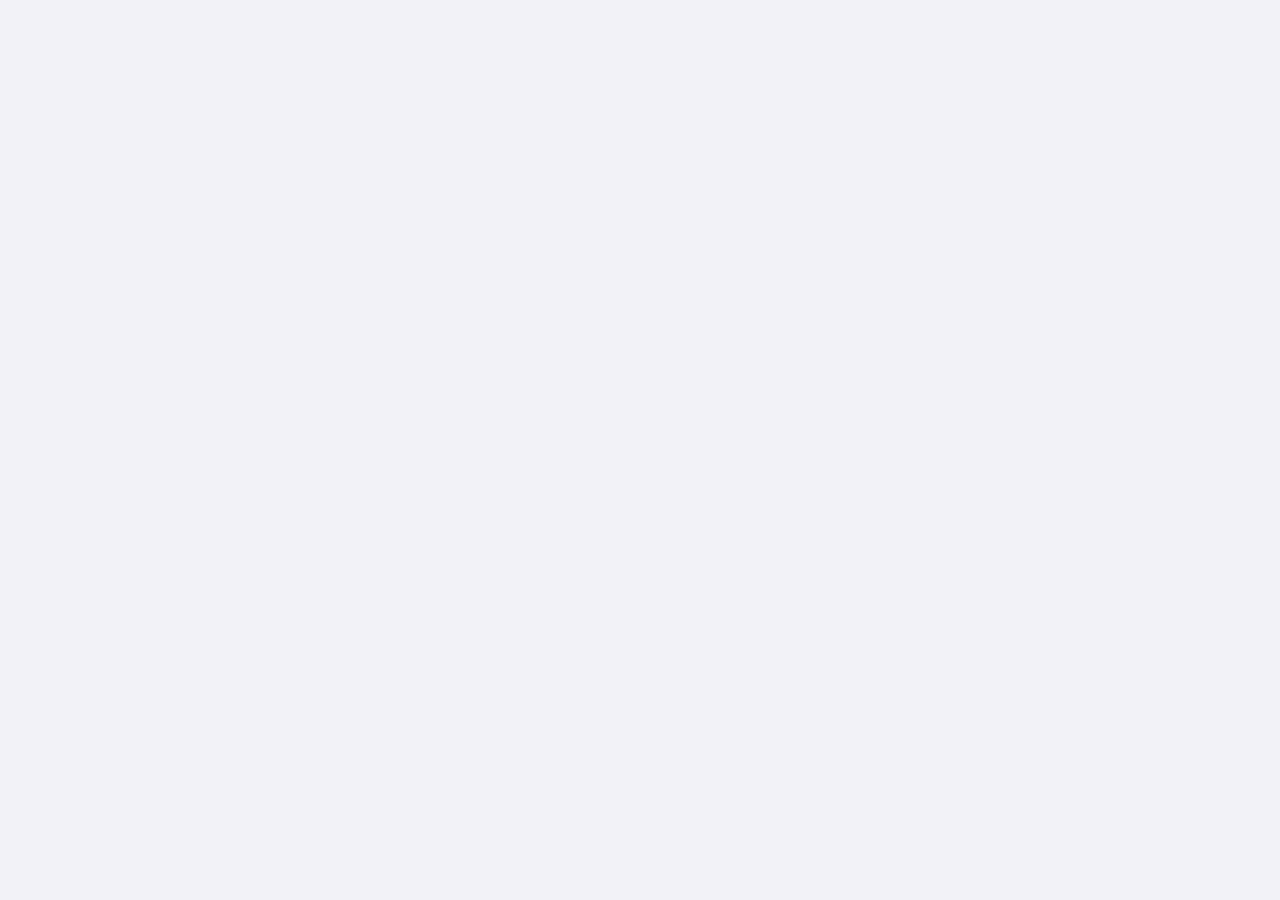
==== web/index.html @ 60095bbb "v2 scaffold: web app foundation (host bridge, dialogs, menus, icons, pdf.js) Co-Authored-By: Claude " ====
<!doctype html>
<html lang="ko">
<head>
<meta charset="utf-8">
<meta name="viewport" content="width=device-width,initial-scale=1,maximum-scale=1,user-scalable=no">
<title>PDF Note</title>
<link rel="stylesheet" href="css/app.css">
<!-- module stylesheets (added by module owners; keep one line each) -->
<link rel="stylesheet" href="css/pageview.css">
<link rel="stylesheet" href="css/main.css">
<link rel="stylesheet" href="css/library.css">
<link rel="stylesheet" href="css/search.css">
</head>
<body>
<div id="app"></div>
<script type="module">
import { MainActivity } from './js/app.js';
window.app = new MainActivity();
window.app.onCreate();
</script>
</body>
</html>
---- web/css/app.css ----
/* PDF Note (Windows) — UI ported from the Android app. 1dp == 1px. */
*{box-sizing:border-box;-webkit-tap-highlight-color:transparent}
html,body{margin:0;height:100%;overflow:hidden;background:#F2F2F7;color:#1C1C1E;
  font-family:"Segoe UI","Malgun Gothic","Roboto","Noto Sans KR","Noto Sans CJK KR",sans-serif;font-size:14px;
  -webkit-user-select:none;user-select:none;touch-action:none}
input,textarea{font-family:inherit;-webkit-user-select:text;user-select:text}
button{font-family:inherit}
.ico{align-items:center;justify-content:center}
.ico svg{display:block}
::-webkit-scrollbar{width:0;height:0}

/* ---- toast ---- */
.toast{position:fixed;left:50%;bottom:84px;transform:translate(-50%,8px);max-width:min(86vw,520px);background:rgba(40,40,40,.92);color:#fff;
  font-size:14px;line-height:1.3;padding:11px 20px;border-radius:22px;text-align:center;pointer-events:none;opacity:0;transition:opacity .18s,transform .18s;z-index:100000}
.toast.show{opacity:1;transform:translate(-50%,0)}

/* ---- AlertDialog ---- */
.ad-root{position:fixed;inset:0;z-index:9000}
.ad-dim{position:absolute;inset:0;background:rgba(0,0,0,0);display:flex;align-items:center;justify-content:center;transition:background .2s}
.ad-root.in .ad-dim{background:rgba(0,0,0,.36)}
.ad-root.out .ad-dim{background:rgba(0,0,0,0);transition:background .15s}
.ad-root.sheet .ad-dim{align-items:flex-end}
.ad-card{width:min(calc(100vw - 48px),330px);background:#fff;border-radius:18px;overflow:hidden;opacity:0;transform:scale(.9);transition:opacity .18s,transform .18s;box-shadow:0 10px 40px rgba(0,0,0,.25)}
.ad-root.in .ad-card{opacity:1;transform:none}
.ad-root.out .ad-card{opacity:0;transform:scale(.95);transition:opacity .12s,transform .12s}
.ad-body{padding:20px 20px 16px}
.ad-title{font-size:17px;font-weight:700;color:#1C1C1E;text-align:center}
.ad-msg{max-height:50vh;overflow:auto}
.ad-msg-inner{font-size:14px;line-height:1.15;color:#48484A;text-align:center;white-space:pre-wrap;word-break:keep-all;overflow-wrap:anywhere}
.hair{height:1px;background:#E5E5EA;flex:none}
.vhair{width:1px;background:#E5E5EA;flex:none}
.ad-bar{display:flex;flex-direction:column}
.ad-bar.row{flex-direction:row}
.ad-btn{height:48px;display:flex;align-items:center;justify-content:center;font-size:17px;color:#007AFF;padding:0 12px;cursor:pointer;white-space:nowrap;overflow:hidden;text-overflow:ellipsis}
.ad-btn.bold{font-weight:700}
.ad-bar.row .ad-btn{flex:1}
.ad-btn:hover{background:rgba(0,0,0,.035)}
.ad-btn:empty{display:none}
.ad-sheet{width:min(100vw,480px);padding:0 10px 12px;transform:translateY(100%);transition:transform .22s cubic-bezier(.215,.61,.355,1)}
.ad-root.in .ad-sheet{transform:none}
.ad-root.out .ad-sheet{transform:translateY(100%);transition:transform .17s cubic-bezier(.55,.055,.675,.19)}
.ad-list{background:#fff;border-radius:14px;overflow:hidden}
.ad-sheet-title{font-size:13px;color:#8E8E93;text-align:center;padding:14px 16px 12px}
.ad-sheet-msg{font-size:13px;color:#8E8E93;text-align:center;padding:0 16px 12px}
.ad-scroll{max-height:55vh;overflow:auto}
.ad-cell{height:54px;display:flex;align-items:center;justify-content:center;font-size:18px;color:#007AFF;padding:0 16px;cursor:pointer;white-space:nowrap;overflow:hidden;text-overflow:ellipsis}
.ad-cell:hover{background:rgba(0,0,0,.035)}
.check-label{display:inline-flex;align-items:center;gap:8px}
.sheet-btn{height:54px;font-size:18px}
.ad-cancel{height:54px;font-size:18px;font-weight:700;background:#fff;border-radius:14px;margin-top:8px}

/* ---- AnchoredMenu ---- */
.amenu-backdrop{position:fixed;inset:0;z-index:9500}
.amenu{position:fixed;z-index:9501;background:#fff;border-radius:18px;border:1px solid rgba(0,0,0,.08);padding:6px;box-shadow:0 6px 24px rgba(0,0,0,.22);
  opacity:0;transform:scale(.96);transition:opacity .12s,transform .12s;transform-origin:center bottom}
.amenu.in{opacity:1;transform:none}
.amenu-scroll{max-height:60vh;overflow:auto}
.amenu-row{height:44px;display:flex;align-items:center;padding:0 12px;cursor:pointer;border-radius:10px}
.amenu-row:hover{background:rgba(0,0,0,.04)}
.amenu-label{flex:1;font-size:15px;white-space:nowrap;overflow:hidden;text-overflow:ellipsis}
.amenu-div{height:1px;background:#E5E5EA;margin:4px 12px}
.amenu-sdiv{height:1px;background:#E5E5EA;margin:4px 8px 2px}
.amenu-shortcuts{display:flex;height:44px}
.amenu-sc{flex:1;height:44px;display:flex;align-items:center;justify-content:center;cursor:pointer;border-radius:10px}
.amenu-sc:hover{background:rgba(0,0,0,.04)}

/* ---- form fields (field_background.xml) ---- */
.field{background:#F2F2F7;border:2px solid #F2F2F7;border-radius:12px;padding:12px 16px;font-size:16px;color:#1C1C1E;width:100%;outline:none}
.field:focus{background:#fff;border-color:#007AFF}
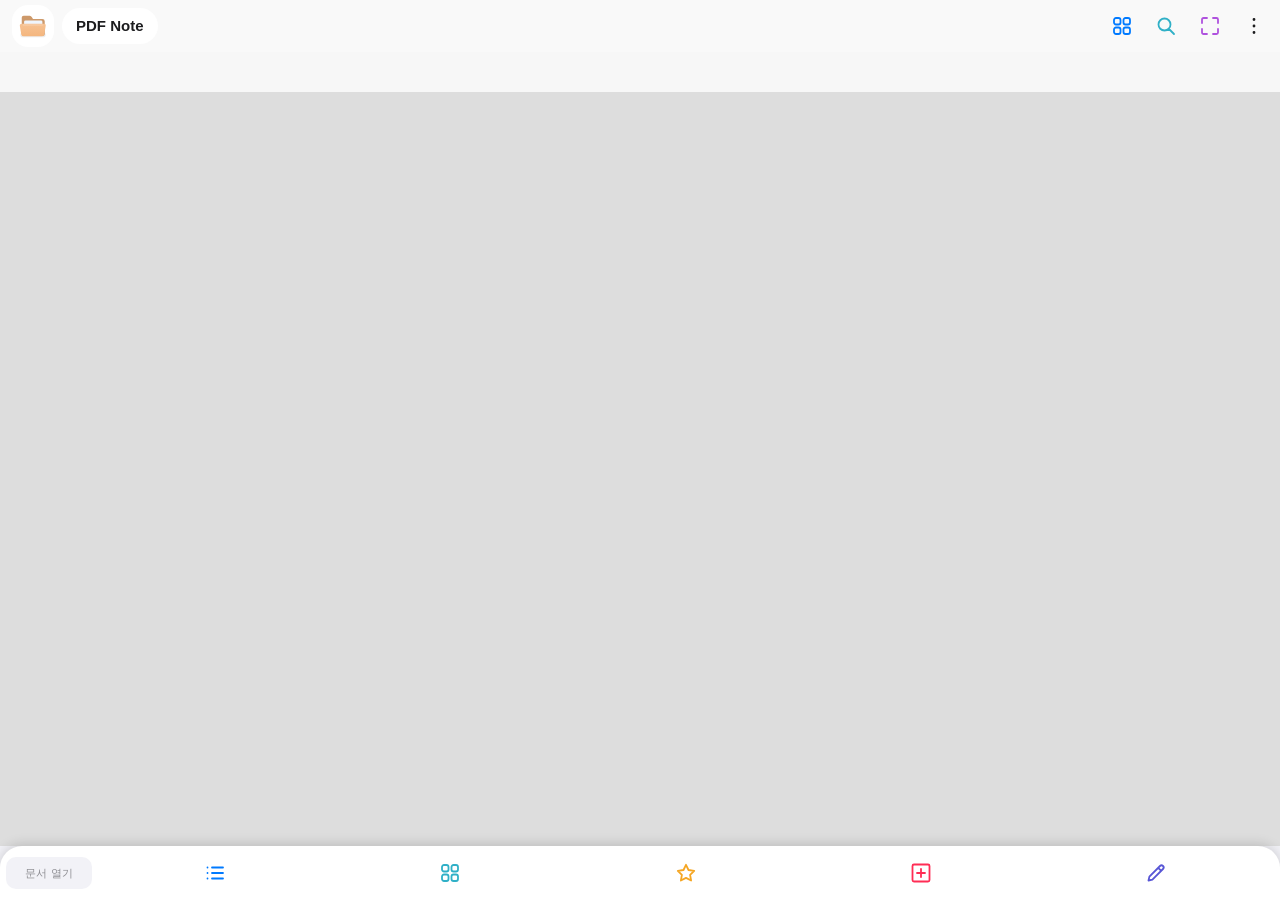
==== commit a2f67816: "Forward JS errors to host log; boot diagnostics" ====
--- a/web/index.html
+++ b/web/index.html
@@ -8,15 +8,23 @@
 <!-- module stylesheets (added by module owners; keep one line each) -->
 <link rel="stylesheet" href="css/pageview.css">
 <link rel="stylesheet" href="css/main.css">
+<link rel="stylesheet" href="css/main1.css">
+<link rel="stylesheet" href="css/main2.css">
+<link rel="stylesheet" href="css/main3.css">
 <link rel="stylesheet" href="css/library.css">
 <link rel="stylesheet" href="css/search.css">
 </head>
 <body>
 <div id="app"></div>
 <script type="module">
+import { host } from './js/host.js';
+const L = m => { try { host.log(String(m).slice(0, 800)); } catch (e) {} };
+window.addEventListener('error', e => L('js error: ' + e.message + ' @' + (e.filename || '') + ':' + e.lineno));
+window.addEventListener('unhandledrejection', e => L('unhandled: ' + ((e.reason && (e.reason.stack || e.reason.message)) || e.reason)));
+const ce = console.error.bind(console); console.error = (...a) => { L('console.error: ' + a.join(' ')); ce(...a); };
 import { MainActivity } from './js/app.js';
 window.app = new MainActivity();
-window.app.onCreate();
+window.app.onCreate().catch(e => L('onCreate failed: ' + (e && e.stack || e)));
 </script>
 </body>
 </html>
--- a/web/css/pageview.css
+++ b/web/css/pageview.css
@@ -0,0 +1,21 @@
+/* PdfPageView root element (js/pageview.js). Layout is also set inline so the view works without this sheet. */
+.pdf-page-view {
+  flex: 1 1 0;
+  position: relative;
+  overflow: hidden;
+  min-width: 0;
+  touch-action: none;
+  user-select: none;
+  -webkit-user-select: none;
+  -webkit-tap-highlight-color: transparent;
+  outline: none;
+}
+.pdf-page-view > canvas {
+  position: absolute;
+  left: 0;
+  top: 0;
+  width: 100%;
+  height: 100%;
+  display: block;
+  pointer-events: none;
+}
--- a/web/css/main1.css
+++ b/web/css/main1.css
@@ -0,0 +1,90 @@
+/* MainActivity (part 1): shared layout base, header, tab strip, bottom bars, fullscreen dock, page arrows, selection popup. 1dp == 1px. */
+#app{position:fixed;inset:0;overflow:hidden}
+.m-root{position:relative;width:100%;height:100%;background:#F2F2F7;overflow:hidden}
+.m-content{display:flex;flex-direction:column;width:100%;height:100%;min-height:0}
+.m-content > .m-header,.m-content > .m-tabstrip,.m-content > .m-bottom{flex:none}
+
+/* ---- header (52) ---- */
+.m-header{height:52px;display:flex;align-items:center;padding:0 4px;background:#F9F9F9;position:relative;z-index:3}
+.m-libbtn{width:42px;height:42px;margin:0 2px 0 8px;padding:5px;border:0;border-radius:16px;background:#fff;display:flex;align-items:center;justify-content:center;flex:none;cursor:pointer}
+.m-libbtn svg{display:block}
+.m-title{height:36px;line-height:36px;margin:0 6px;padding:0 14px;border-radius:18px;background:#fff;color:#1C1C1E;font-size:15px;font-weight:700;
+  white-space:nowrap;overflow:hidden;text-overflow:ellipsis;max-width:46vw;direction:ltr;text-align:left;cursor:pointer;flex:0 1 auto;min-width:0}
+.m-spacer{flex:1 1 0;min-width:0;height:1px}
+.m-ib{width:44px;height:52px;padding:0;margin:0;border:0;background:transparent;display:flex;align-items:center;justify-content:center;flex:none;cursor:pointer;border-radius:12px}
+.m-ib:hover{background:rgba(0,0,0,.045)}
+.m-ib:focus{outline:none}
+.m-ib:focus-visible,.m-tb:focus-visible,.m-dockbtn:focus-visible{outline:2px solid rgba(0,122,255,.55);outline-offset:-2px}
+
+/* ---- tab strip (40) ---- */
+.m-tabstrip{height:40px;background:#F7F7F7;overflow-x:auto;overflow-y:hidden;touch-action:pan-x;position:relative;z-index:3}
+.m-tabrow{position:relative;display:flex;align-items:center;height:100%;width:max-content;min-width:100%;padding:4px 6px}
+.m-tab{display:flex;align-items:center;flex:none;height:30px;margin:0 3px;padding:0 0 0 8px;border-radius:14px;border:1px solid #E5E5EA;background:#F2F2F7;cursor:pointer}
+.m-tab.active{background:#fff;border-color:#C7C7CC;box-shadow:0 1px 3px rgba(0,0,0,.2)}
+.m-tab .m-tabname{display:block;width:96px;height:30px;line-height:30px;padding-left:6px;font-size:12px;white-space:nowrap;overflow:hidden;text-overflow:ellipsis;
+  direction:ltr;text-align:left;color:#8E8E93;font-weight:400}
+.m-tab.active .m-tabname{color:#1C1C1E;font-weight:700}
+.m-tab .m-tabclose{width:26px;height:30px;line-height:30px;text-align:center;font-size:19px;color:#AEAEB2;cursor:pointer;flex:none}
+.m-tab .m-tabclose:hover{color:#FF3B30}
+.m-tabadd{width:30px;height:30px;line-height:30px;margin:0 8px 0 4px;text-align:center;font-size:22px;color:#007AFF;background:#E5E5EA;border-radius:14px;flex:none;cursor:pointer}
+.m-tabadd:hover{background:#DCDCE2}
+
+/* ---- split / viewer ---- */
+.m-split{flex:1 1 0;min-height:0;min-width:0;display:flex;flex-direction:row;position:relative}
+.m-pdfarea{flex:1 1 0;min-width:0;min-height:0;position:relative}
+.m-viewer{position:absolute;inset:0;display:flex;flex-direction:row}
+.m-viewport{position:relative;flex:1 1 0;min-width:0;height:100%;overflow:hidden}
+.m-papers{position:absolute;inset:0;display:flex;flex-direction:row}
+.m-arrow{position:absolute;top:50%;width:52px;height:52px;margin-top:-26px;padding:0;border:0;border-radius:26px;background:rgba(247,245,255,.902);opacity:.38;
+  box-shadow:0 2px 6px rgba(0,0,0,.25);display:flex;align-items:center;justify-content:center;cursor:pointer;z-index:4;transition:opacity .15s}
+.m-arrow:hover{opacity:.8}
+.m-arrow.prev{left:8px}
+.m-arrow.next{right:8px}
+.m-curl{position:absolute;pointer-events:none;z-index:2}
+.m-lassowrap{position:absolute;left:0;right:0;top:8px;display:flex;justify-content:center;pointer-events:none;z-index:5}
+.m-lassowrap > *{pointer-events:auto}
+
+/* ---- bottom bar (54) ---- */
+.m-bottom{height:54px;background:#fff;border-radius:22px 22px 0 0;box-shadow:0 -2px 12px rgba(0,0,0,.15);padding:0 6px;position:relative;z-index:3}
+.m-bar{display:flex;align-items:center;height:100%;width:100%}
+.m-tb{flex:1 1 0;min-width:0;height:44px;margin:0 2px;padding:0;border:0;border-radius:22px;background:transparent;display:flex;align-items:center;justify-content:center;cursor:pointer}
+.m-tb:hover{background:rgba(0,0,0,.045)}
+.m-tb:focus{outline:none}
+.m-pagelabel{flex:none;width:86px;height:32px;line-height:32px;margin-right:5px;border-radius:10px;background:#F2F2F7;color:#8E8E93;font-size:11px;text-align:center;
+  white-space:nowrap;overflow:hidden;text-overflow:ellipsis;cursor:pointer}
+.m-pagelabel:hover{background:#E9E9EF}
+
+/* ---- fullscreen dock ---- */
+.m-dockwrap{position:absolute;left:0;right:0;bottom:14px;display:flex;justify-content:center;pointer-events:none;z-index:60;padding:0 8px}
+.m-dock{display:none;height:44px;padding:0 6px;border-radius:24px;background:rgba(255,255,255,.96);box-shadow:0 3px 12px rgba(0,0,0,.28);align-items:center;pointer-events:auto;will-change:transform,opacity}
+.m-dockbtn{width:44px;height:44px;padding:0;border:0;background:transparent;display:flex;align-items:center;justify-content:center;cursor:pointer;border-radius:22px;flex:none}
+.m-dockbtn:hover{background:rgba(0,0,0,.05)}
+.m-dockhandle{position:absolute;left:50%;bottom:40px;width:44px;height:5px;margin-left:-22px;border-radius:3px;background:rgba(0,0,0,.4);display:none;z-index:60}
+
+/* ---- tool paint helpers: pen menu pieces ---- */
+.m-seg{display:flex;padding:4px 4px 6px}
+.m-seg .chip{flex:1 1 0;min-width:0;height:36px;line-height:36px;margin:0 3px;border-radius:18px;background:#F2F2F7;color:#1C1C1E;font-size:13px;text-align:center;white-space:nowrap;cursor:pointer}
+.m-seg .chip.on{background:#007AFF;color:#fff;font-weight:700}
+.m-sw{display:flex;align-items:center;padding:2px 4px 6px}
+.m-sw .dot{position:relative;flex:none;margin:0 3px;padding:5px;border-radius:50%;border:1px solid #D5DCE6;cursor:pointer;display:flex;align-items:center;justify-content:center;overflow:visible}
+.m-sw .dot.on{border:3px solid #1C1C1E}
+.m-sw .dot .ico{position:absolute;left:50%;top:50%;margin:-12px 0 0 -12px}
+.m-menubox{display:flex;flex-direction:column}
+
+/* ---- text selection popup (227 high) ---- */
+.m-selpop{position:fixed;z-index:8000;height:227px;padding:7px;background:#fff;border-radius:20px;box-shadow:0 6px 24px rgba(0,0,0,.22),0 0 0 1px rgba(0,0,0,.05);box-sizing:border-box}
+.m-selrow{display:flex;height:71px}
+.m-tile{flex:1 1 0;min-width:0;height:65px;margin:3px;border-radius:16px;background:#F4F7FB;display:flex;flex-direction:column;align-items:center;justify-content:center;cursor:pointer}
+.m-tile:hover{background:#EBF0F8}
+.m-tile .chip{width:32px;height:32px;border-radius:12px;background:rgba(37,99,235,.12);display:flex;align-items:center;justify-content:center}
+.m-tile .lbl{margin-top:3px;height:22px;line-height:22px;width:100%;font-size:12px;color:#1C1C1E;text-align:center;white-space:nowrap;overflow:hidden}
+.m-selempty{flex:1 1 0;height:71px}
+
+/* ---- translation / outline dialog fields ---- */
+.m-fieldwrap{padding:0}
+.m-transpanel{display:flex;flex-direction:column;padding:4px 22px 0}
+.m-original{font-size:14px;line-height:1.25;color:#8E8E93;white-space:pre-wrap;word-break:break-word;max-height:30vh;overflow:auto;text-align:left;user-select:text;-webkit-user-select:text}
+.m-result{display:block;width:100%;margin-top:6px;padding:16px;border:0;border-radius:16px;background:#FFF7D6;color:#1C1C1E;font-size:16px;line-height:20px;resize:none;outline:none;min-height:92px;max-height:172px;overflow:auto;text-align:left}
+.m-edittext{display:block;width:100%;resize:none;min-height:92px;max-height:172px;line-height:20px;overflow:auto}
+.m-statusview{font-size:16px;padding:20px 24px;text-align:center;color:#1C1C1E}
+.m-dim-btn{opacity:.4;pointer-events:none}
--- a/web/css/main2.css
+++ b/web/css/main2.css
@@ -0,0 +1,146 @@
+/* MainActivity part 2 (lists/dialogs, study panel, side panel, search panel, elements). 1dp == 1px. */
+.m2-ib{display:flex;align-items:center;justify-content:center;flex:none;cursor:pointer;-webkit-user-select:none;user-select:none;border-radius:12px}
+.m2-ib:hover{background:rgba(0,0,0,.05)}
+.m2-scroll{overflow:auto;touch-action:pan-y;width:100%}
+.m2-scrollv{overflow-y:auto;overflow-x:hidden;touch-action:pan-y}
+textarea.field,input.field{display:block;resize:none;line-height:1.3;margin:0}
+textarea.field{overflow-y:auto}
+.m2-edit{min-width:0}
+
+/* ---- bottom sheet (showSheet) ---- */
+.m2-bsheet{width:min(100vw,600px);background:#fff;border-radius:24px 24px 0 0;padding:8px 0 10px;transform:translateY(100%);transition:transform .22s cubic-bezier(.215,.61,.355,1);box-shadow:0 -4px 24px rgba(0,0,0,.12)}
+.ad-root.in .m2-bsheet{transform:none}
+.ad-root.out .m2-bsheet{transform:translateY(100%);transition:transform .17s cubic-bezier(.55,.055,.675,.19)}
+.m2-grabber{width:36px;height:4px;border-radius:2px;background:#C7C7CC;margin:0 auto 2px}
+.m2-bs-head{display:flex;align-items:center;padding:0 8px 0 20px}
+.m2-bs-title{flex:1 1 0;height:42px;line-height:42px;font-size:17px;font-weight:700;color:#1C1C1E;white-space:nowrap;overflow:hidden;text-overflow:ellipsis}
+.m2-bs-body{overflow-y:auto;overflow-x:hidden;padding:0 12px 4px;touch-action:pan-y}
+.m2-bs-group{padding:4px 0 2px}
+.m2-bs-line{height:1px;background:#E5E5EA;margin:4px 8px 6px}
+.m2-bs-label{font-size:12px;color:#8E8E93;padding:4px 0 2px 8px}
+.m2-bs-row{display:flex}
+.m2-tile{flex:1 1 0;min-width:0;display:flex;flex-direction:column;align-items:center;padding:6px 1px 4px;cursor:pointer;-webkit-user-select:none;user-select:none}
+.m2-tile-chip{width:48px;height:48px;border-radius:50%;background:#F2F2F7;display:flex;align-items:center;justify-content:center;flex:none}
+.m2-tile-chip.sel{background:#E5F0FF;box-shadow:inset 0 0 0 2px #007AFF}
+.m2-tile:hover .m2-tile-chip{filter:brightness(.97)}
+.m2-tile-name{font-size:11px;text-align:center;margin-top:4px;width:100%;display:-webkit-box;-webkit-line-clamp:2;-webkit-box-orient:vertical;overflow:hidden;line-height:1.25;word-break:keep-all}
+
+/* ---- primitives ---- */
+.m2-swatches{display:flex;align-items:center;padding:2px 4px 6px}
+.m2-dot{flex:none;margin:0 3px;border-radius:50%;box-sizing:border-box;display:flex;align-items:center;justify-content:center;cursor:pointer;padding:5px}
+.m2-seg{display:flex;padding:4px 4px 6px}
+.m2-seg-chip{flex:1 1 0;height:36px;margin:0 3px;border-radius:18px;background:#F2F2F7;color:#1C1C1E;font-size:13px;display:flex;align-items:center;justify-content:center;white-space:nowrap;cursor:pointer;-webkit-user-select:none;user-select:none}
+.m2-seg-chip.on{background:#007AFF;color:#fff;font-weight:700}
+.m2-toggle{display:flex;align-items:center;justify-content:center;font-size:15px;border-radius:18px;background:#F2F2F7;color:#1C1C1E;cursor:pointer;-webkit-user-select:none;user-select:none}
+.m2-toggle.on{background:#007AFF;color:#fff}
+.m2-colorrow{display:flex;align-items:center}
+.m2-cdot{flex:1 1 0;height:32px;margin:2px 3px;border-radius:50%;box-sizing:border-box;cursor:pointer;background:#fff}
+.m2-seclabel{font-size:12px;color:#8E8E93;padding:10px 0 2px 4px}
+.m2-pill{display:flex;align-items:center;justify-content:center;font-size:14px;font-weight:700;border-radius:18px;cursor:pointer;-webkit-user-select:none;user-select:none}
+.m2-step{display:flex;align-items:center;justify-content:center;font-size:18px;color:#1C1C1E;background:#F2F2F7;border-radius:18px;cursor:pointer;-webkit-user-select:none;user-select:none}
+.m2-dbtn{display:flex;align-items:center;justify-content:center;height:48px;padding:0 12px;font-size:16px;cursor:pointer;white-space:nowrap;-webkit-user-select:none;user-select:none}
+.m2-dbtn:hover{background:rgba(0,0,0,.035)}
+.m2-menutile{flex:1 1 0;min-width:0;height:65px;margin:3px;border-radius:16px;background:#F4F7FB;display:flex;flex-direction:column;align-items:center;justify-content:center;cursor:pointer;-webkit-user-select:none;user-select:none}
+.m2-menutile:hover{background:#EAF0F8}
+.m2-mt-chip{width:32px;height:32px;border-radius:12px;background:rgba(37,99,235,.12);display:flex;align-items:center;justify-content:center;flex:none}
+.m2-mt-title{height:22px;line-height:22px;margin-top:3px;font-size:12px;color:#1C1C1E;white-space:nowrap;text-align:center;width:100%;overflow:hidden;text-overflow:ellipsis}
+.m2-mt-row{display:flex}
+
+/* ---- memo editor ---- */
+.m2-memo-wrap{width:min(calc(100vw - 32px),420px);max-height:calc(100vh - 32px);overflow:auto;background:#fff;border-radius:20px;box-shadow:0 10px 40px rgba(0,0,0,.25);opacity:0;transform:scale(.9);transition:opacity .18s,transform .18s;touch-action:pan-y}
+.ad-root.in .m2-memo-wrap{opacity:1;transform:none}
+.ad-root.out .m2-memo-wrap{opacity:0;transform:scale(.95);transition:opacity .12s,transform .12s}
+.m2-memo{padding:18px 18px 6px}
+.m2-memo-h{font-size:18px;font-weight:700;color:#1C1C1E}
+.m2-memo-in{display:block;width:100%;margin-top:12px;border:0;outline:none;background:#F2F2F7;border-radius:12px;padding:12px 14px;font-size:16px;color:#1C1C1E;resize:none;line-height:1.3}
+.m2-memo-size{display:flex;align-items:center;margin-top:12px}
+.m2-memo-pv{margin-top:4px;padding:8px 12px;border-radius:10px;color:#3F3A2D}
+.m2-memo-line{height:1px;background:#E5E5EA;margin-top:12px;transform:scaleY(.5)}
+.m2-memo-btns{display:flex;align-items:center}
+
+/* ---- lasso capture ---- */
+.m2-lasso{padding:8px 12px}
+.m2-lasso-pv{display:block;width:100%;height:190px;object-fit:contain;background:#F2F2F7;border-radius:12px}
+.m2-lasso-hint{font-size:14px;color:#1C1C1E;padding:8px 8px 4px}
+
+/* ---- study panel ---- */
+.m2-study{display:none;flex-direction:column;padding:4px 8px;background:#FFFBF1;min-width:0;min-height:0;overflow:hidden}
+.m2-study-bar{display:flex;align-items:center;flex:none}
+.m2-study-h{flex:1 1 0;font-size:14px;color:#1C1C1E;min-width:0;white-space:nowrap;overflow:hidden;text-overflow:ellipsis}
+.m2-study-scroll{flex:1 1 0;min-height:0;overflow-y:auto;touch-action:pan-y}
+.m2-study-card{padding:6px 10px 8px;border-radius:12px;margin-bottom:8px}
+.m2-study-link{min-height:40px;display:flex;align-items:center;font-size:14px;color:#007AFF;cursor:pointer}
+.m2-study-body{font-size:15px;color:#1C1C1E;white-space:pre-wrap;overflow-wrap:anywhere;cursor:pointer;-webkit-user-select:text;user-select:text}
+.m2-study-empty{padding:12px 10px;font-size:14px;color:#1C1C1E;white-space:pre-wrap}
+
+/* ---- stickers / shapes / tables / geometry ---- */
+.m2-stickers{padding:4px 8px}
+.m2-st-title{font-size:12px;color:#8E8E93;padding:8px 0 2px 6px}
+.m2-st-row{display:flex;height:50px}
+.m2-st-cell{flex:1 1 0;display:flex;align-items:center;justify-content:center;font-size:27px;cursor:pointer;border-radius:10px;font-family:"Segoe UI Emoji","Noto Color Emoji",sans-serif;-webkit-user-select:none;user-select:none}
+.m2-st-cell:hover{background:rgba(0,0,0,.05)}
+.m2-shapebox{padding:4px 14px}
+.m2-shape-line{display:flex;height:44px}
+.m2-shape-btn{flex:1 1 0;margin:3px;border-radius:10px;font-size:13px;display:flex;align-items:center;justify-content:center;background:#F2F2F7;color:#1C1C1E;cursor:pointer;-webkit-user-select:none;user-select:none}
+.m2-shape-btn.on{background:#E5F0FF;color:#007AFF}
+.m2-seek{width:100%;accent-color:#007AFF;margin:8px 0 4px}
+.m2-tbl-size{display:flex;align-items:center;font-size:14px}
+.m2-cells{display:flex;flex-direction:column;padding:4px 10px;width:max-content}
+.m2-cell-row{display:flex}
+.m2-cell-row .field{padding:8px 10px}
+.m2-geo{display:flex;flex-direction:column}
+
+/* ---- video player ---- */
+.m2-videoroot.in .ad-dim,.m2-videoroot .ad-dim{background:#000}
+.m2-videoframe{position:relative;width:100vw;height:100vh;background:#000;display:flex;align-items:center;justify-content:center}
+.m2-video{max-width:100%;max-height:100%;width:100%;height:100%;object-fit:contain;background:#000}
+.m2-video-close{position:absolute;top:24px;right:8px}
+.m2-video-close:hover{background:rgba(255,255,255,.12)}
+
+/* ---- side panel ---- */
+.m2-side{flex:none;flex-direction:column;height:100%;background:#F8F8F8;min-height:0;overflow:hidden}
+.m2-side-head{display:flex;align-items:center;height:48px;padding-left:12px;flex:none}
+.m2-side-title{flex:1 1 0;min-width:0;height:48px;line-height:48px;font-size:15px;font-weight:700;color:#1C1C1E;white-space:nowrap;overflow:hidden;text-overflow:ellipsis}
+.m2-side-tabs{display:flex;height:46px;padding:0 8px 6px;flex:none}
+.m2-side-tab{flex:1 1 0;width:auto!important;margin:0 2px;padding:8px;border-radius:14px}
+.m2-side-content{position:relative;flex:1 1 0;min-height:0}
+.m2-sidepane{position:absolute;inset:0}
+.m2-thumbpanel{background:#F2F2F7}
+.m2-thumblist{padding:14px 8px 96px}
+.m2-sidelist{padding:4px 10px 14px}
+.m2-thumb{display:flex;flex-direction:column;align-items:center;padding:5px 4px 7px;border-radius:8px;cursor:pointer}
+.m2-thumb-img{background:#fff;box-shadow:0 1px 3px rgba(0,0,0,.28);flex:none;overflow:hidden}
+.m2-thumb-canvas{display:block;width:100%;height:100%;object-fit:contain}
+.m2-thumb-row{display:flex;align-items:center;height:24px;width:100%}
+.m2-thumb-num{flex:1 1 0;height:24px;line-height:24px;text-align:center;font-size:12px;color:#8E8E93}
+.m2-thumb-more{width:28px;height:24px;line-height:24px;text-align:center;font-size:15px;color:#8E8E93;cursor:pointer;border-radius:8px}
+.m2-thumb-more:hover{background:rgba(0,0,0,.06)}
+.m2-empty{text-align:center;font-size:12px;color:#8E8E93;padding:18px 4px 8px;white-space:pre-wrap}
+.m2-outline{display:flex;align-items:center;padding:10px 2px 10px 14px;background:#fff;border-radius:16px;margin-bottom:6px;cursor:pointer}
+.m2-outline-t{flex:1 1 0;min-width:0;font-size:14px;color:#1C1C1E;white-space:pre-wrap;overflow-wrap:anywhere}
+.m2-marks-h{font-size:12px;color:#8E8E93;padding:14px 0 6px 6px}
+.m2-mark{display:flex;align-items:center;padding:10px 12px;background:#fff;border-radius:12px;margin-bottom:6px;cursor:pointer}
+.m2-mark-dot{width:14px;height:14px;border-radius:50%;margin-right:10px;flex:none;box-shadow:inset 0 0 0 1px rgba(0,0,0,.133)}
+.m2-mark-text{flex:1 1 0;min-width:0;font-size:13px;color:#1C1C1E;white-space:pre-wrap;overflow-wrap:anywhere;display:-webkit-box;-webkit-line-clamp:3;-webkit-box-orient:vertical;overflow:hidden}
+.m2-swipe{touch-action:pan-y;-webkit-user-select:none;user-select:none;will-change:transform}
+.m2-thumbmenu{position:fixed;z-index:9501;background:#fff;border-radius:18px;padding:6px;display:flex;flex-direction:column;box-shadow:0 6px 24px rgba(0,0,0,.25)}
+.m2-thumbtoggle{display:flex;padding:0 0 6px}
+.m2-ttchip{height:30px;margin:0 2px;border-radius:14px;background:#E5E5EA;color:#1C1C1E;font-size:10px;display:flex;align-items:center;justify-content:center;white-space:nowrap;cursor:pointer}
+.m2-ttchip.on{background:#007AFF;color:#fff;font-weight:700}
+
+/* ---- docked search ---- */
+.m2-search{flex-direction:column;background:#F8F8F8;min-height:0}
+.m2-search-row{display:flex;align-items:center;padding:6px 4px 2px 10px;flex:none}
+.m2-search-in{flex:1 1 0;min-width:0;height:40px;border:0;outline:none;background:#F2F2F7;border-radius:20px;padding:0 14px;font-size:15px;color:#1C1C1E}
+.m2-search-in:focus{background:#fff;box-shadow:inset 0 0 0 2px #007AFF}
+.m2-search-info{display:flex;align-items:center;padding:0 10px 4px 16px;flex:none}
+.m2-search-status{flex:1 1 0;min-width:0;height:28px;line-height:28px;font-size:12px;color:#8E8E93;white-space:nowrap;overflow:hidden;text-overflow:ellipsis}
+.m2-precise{height:28px;line-height:28px;padding:0 10px;border-radius:14px;font-size:12px;background:#F2F2F7;color:#1C1C1E;cursor:pointer;white-space:nowrap;flex:none;-webkit-user-select:none;user-select:none}
+.m2-precise.on{background:#007AFF;color:#fff}
+.m2-search-scroll{flex:1 1 0;min-height:0}
+.m2-search-div{height:1px;background:#E5E5EA;flex:none}
+.m2-hit{padding:8px 12px 8px 16px;cursor:pointer}
+.m2-hit:hover{background:rgba(0,0,0,.04)}
+.m2-hit-meta{font-size:11px;font-weight:700;color:#007AFF}
+.m2-hit-text{font-size:14px;color:#1C1C1E;display:-webkit-box;-webkit-line-clamp:2;-webkit-box-orient:vertical;overflow:hidden;overflow-wrap:anywhere}
+.m2-hit-mark{background:rgba(255,222,89,.4);font-weight:700}
--- a/web/css/main3.css
+++ b/web/css/main3.css
@@ -0,0 +1,28 @@
+/* MainActivity part 3: lasso bar, inline typing, recordings tab rows, recorder bar, audio player. 1dp == 1px */
+.m3-ib{display:flex;align-items:center;justify-content:center;border:0;background:transparent;cursor:pointer;flex:none;border-radius:50%;box-sizing:border-box}
+.m3-ib:hover{background:rgba(0,0,0,.05)}
+
+/* ---- lasso shape bar ---- */
+.m3-lasso{position:relative;height:44px;display:flex;align-items:center;padding:4px 4px 4px 6px;background:rgba(255,255,255,.949);border-radius:24px;box-shadow:0 3px 10px rgba(0,0,0,.2);z-index:30;white-space:nowrap}
+.m3-lchip{height:36px;display:flex;align-items:center;padding:0 12px 0 10px;margin:0 2px;border-radius:18px;cursor:pointer;color:#1C1C1E}
+.m3-llabel{font-size:13px;padding-left:5px}
+
+/* ---- inline typing ---- */
+.m3-inline-text{position:absolute;z-index:40;box-sizing:border-box;margin:0;padding:2px 3px;resize:none;overflow:hidden;background:rgba(255,255,255,.4);border:1px solid #007AFF;border-radius:4px;outline:none;user-select:text;-webkit-user-select:text;touch-action:auto;white-space:pre-wrap;word-break:break-all}
+.m3-inline-text::placeholder{color:var(--ph,rgba(28,28,30,.4));opacity:1}
+.m3-handle{position:absolute;z-index:41;width:30px;height:30px;border-radius:15px;color:#fff;font-size:14px;display:flex;align-items:center;justify-content:center;box-shadow:0 1px 4px rgba(0,0,0,.35);cursor:pointer;touch-action:none;user-select:none}
+.m3-inline-bar{position:absolute;z-index:42;left:50%;transform:translateX(-50%);bottom:10px;width:min(280px,calc(100vw - 16px));padding:4px 8px;background:rgba(255,255,255,.98);border-radius:20px;box-shadow:0 4px 16px rgba(0,0,0,.25);box-sizing:border-box}
+.m3-inline-row{display:flex;align-items:center;height:38px}
+.m3-inline-size{width:40px;height:32px;display:flex;align-items:center;justify-content:center;font-size:12px;font-weight:700;color:#1C1C1E}
+
+/* ---- recorder bar / audio player ---- */
+.m3-recbar{position:absolute;z-index:45;left:50%;transform:translateX(-50%);bottom:14px;display:flex;align-items:center;padding:6px 8px 6px 16px;background:rgba(255,255,255,.98);border-radius:28px;box-shadow:0 4px 16px rgba(0,0,0,.25);white-space:nowrap}
+.m3-rectime{font-size:15px;font-weight:700;color:#1C1C1E;padding:0 12px 0 8px}
+.m3-audio{padding:8px 16px 4px;display:flex;flex-direction:column}
+.m3-audio-time{height:32px;display:flex;align-items:center;justify-content:center;font-size:15px;color:#1C1C1E}
+.m3-seek{width:100%;height:36px;accent-color:#007AFF;margin:0}
+
+/* ---- recordings tab rows (same look as the outline rows of the side panel) ---- */
+.m3-empty{text-align:center;font-size:12px;color:#8E8E93;padding:18px 4px 8px;white-space:pre-wrap;word-break:keep-all}
+.m3-row{display:flex;align-items:center;margin-bottom:6px;background:#fff;cursor:pointer;will-change:transform;padding:10px 4px 10px 14px;border-radius:16px}
+.m3-row-text{flex:1;min-width:0;font-size:14px;color:#1C1C1E;white-space:pre-wrap;overflow-wrap:anywhere}
--- a/web/css/library.css
+++ b/web/css/library.css
@@ -0,0 +1,139 @@
+/* Library (문서함) — LibraryDialog / FolderTreeView / PaperChoiceView. Sizes in dp == px, values from spec/library.md. */
+.lib-root{position:fixed;inset:0;z-index:5000;background:#fff;display:flex;overflow:hidden;color:#1C1C1E;
+  font-family:"Segoe UI","Malgun Gothic","Roboto","Noto Sans KR","Noto Sans CJK KR",sans-serif}
+.lib-root *{box-sizing:border-box}
+.lib-ib{width:48px;height:52px;flex:none;display:flex;align-items:center;justify-content:center;color:#1C1C1E;cursor:pointer;background:transparent;border:0;padding:0}
+.lib-ib.sq{width:52px}
+.lib-ib.on{background:#E5F0FF;border-radius:26px}
+
+/* rail */
+.lib-rail{width:68px;flex:none;padding:12px 6px;display:flex;flex-direction:column;align-items:center;background:#fff}
+.lib-rail .lib-ib{width:52px}
+.lib-rail .gap{height:18px;width:1px;flex:none}
+.lib-rail .lib-ib.rb{margin-bottom:14px}
+.lib-rail .lib-ib.fo{margin-top:14px}
+.lib-dots{height:2px;flex:none;background:repeating-linear-gradient(90deg,#AEAEB2 0 2px,transparent 2px 7px)}
+.lib-rail .lib-dots{width:44px}
+.lib-menu-btn{display:none}
+@media (max-width:599px){.lib-rail{display:none}.lib-menu-btn{display:flex}}
+
+/* page */
+.lib-page{flex:1;min-width:0;display:flex;flex-direction:column;position:relative}
+.lib-top{height:56px;flex:none;display:flex;align-items:center;padding:4px 6px 0}
+.lib-top .sp{flex:1}
+.lib-searchrow{display:none;padding:0 16px 6px;flex:none}
+.lib-searchrow.on{display:block}
+.lib-search{width:100%;height:46px;font-size:15px;color:#1C1C1E;background:#F2F2F7;border:2px solid #F2F2F7;border-radius:12px;padding:0 16px;outline:none}
+.lib-search:focus{background:#fff;border-color:#007AFF}
+.lib-search::placeholder{color:rgba(0,0,0,.38)}
+.lib-heading{flex:none;display:flex;flex-direction:column;align-items:center;padding:2px 16px 8px}
+.lib-up{display:none;align-items:center;justify-content:center;height:32px;padding:0 14px;border-radius:16px;background:#E5F0FF;color:#007AFF;font-size:13px;cursor:pointer;white-space:pre;max-width:100%}
+.lib-up.on{display:inline-flex}
+.lib-up .nm{overflow:hidden;text-overflow:ellipsis}
+.lib-title{width:100%;height:54px;padding-top:6px;font-size:30px;font-weight:700;text-align:center;white-space:nowrap;overflow:hidden;text-overflow:ellipsis;display:flex;align-items:center;justify-content:center}
+.lib-title span{overflow:hidden;text-overflow:ellipsis;max-width:100%}
+.lib-sub{height:26px;font-size:15px;color:#8E8E93;text-align:center;line-height:26px}
+.lib-shelf{flex:1;min-height:0;overflow-y:auto;overflow-x:hidden;position:relative}
+.lib-grid{display:grid;padding:6px 14px 96px;align-items:start}
+.lib-cell{margin:4px 7px 12px;min-width:0}
+.lib-empty{height:140px;display:flex;align-items:center;justify-content:center;font-size:16px;color:#8E8E93;grid-column:1/-1}
+
+/* cards */
+.lib-card{display:flex;flex-direction:column;align-items:center;cursor:pointer;min-width:0}
+.lib-frame{position:relative;width:100%}
+.lib-cover{position:absolute;inset:0;background:#fff;border:1px solid rgba(43,47,74,.102);border-radius:20px;overflow:hidden}
+.lib-cover.sm{border-radius:12px}
+.lib-cover img,.lib-cover svg.ph{position:absolute;inset:0;width:100%;height:100%;display:block}
+.lib-cover img{object-fit:cover}
+.lib-cover svg.ph{color:#1C1C1E}
+.lib-fshape{position:absolute;left:0;right:0;bottom:0;display:block}
+.lib-fcount{position:absolute;left:14px;font-size:16px;color:#59607E;line-height:1.2}
+.lib-fav{position:absolute;top:8px;right:8px;width:26px;height:26px;padding:4px;border-radius:13px;background:rgba(255,255,255,.902);color:#FFB020}
+.lib-name{width:100%;padding:8px 2px 0;font-size:15px;font-weight:700;text-align:center;display:-webkit-box;-webkit-line-clamp:2;-webkit-box-orient:vertical;overflow:hidden;word-break:break-word;line-height:1.25}
+.lib-date{height:22px;width:100%;font-size:12px;color:#8E8E93;text-align:center;line-height:22px;white-space:nowrap;overflow:hidden;text-overflow:ellipsis}
+.lib-check{position:absolute;top:4px;left:4px;width:40px;height:40px;display:flex;align-items:center;justify-content:center;cursor:pointer}
+.lib-check i{width:18px;height:18px;border:2px solid #757575;border-radius:2px;display:flex;align-items:center;justify-content:center;color:#fff}
+.lib-check.on i{background:#007AFF;border-color:#007AFF}
+.lib-check i svg{display:none}
+.lib-check.on i svg{display:block}
+.lib-check.row{position:static;width:40px;height:48px;flex:none}
+
+/* list rows */
+.lib-row{display:flex;align-items:center;padding:8px 10px;background:#fff;border-radius:14px;cursor:pointer}
+.lib-row .img{position:relative;width:56px;height:56px;flex:none}
+.lib-row .img>svg.fs{display:block;width:56px;height:56px}
+.lib-row .txt{flex:1;min-width:0;padding:0 4px 0 14px}
+.lib-row .txt .nm{font-size:15px;font-weight:700;display:-webkit-box;-webkit-line-clamp:2;-webkit-box-orient:vertical;overflow:hidden;word-break:break-word;line-height:1.25}
+.lib-row .txt .meta{font-size:12px;color:#8E8E93;line-height:1.3}
+.lib-row .star{width:22px;height:22px;flex:none;color:#FFB020}
+
+/* selection bar */
+.lib-selbar{display:none;flex:none;background:#fff;border-radius:22px 22px 0 0;box-shadow:0 -3px 10px rgba(0,0,0,.16);position:relative;z-index:2;flex-direction:column}
+.lib-selbar.on{display:flex}
+.lib-selcount{height:34px;font-size:14px;font-weight:700;text-align:center;line-height:34px}
+.lib-selcmds{height:54px;display:flex;align-items:center;padding:0 8px 6px;overflow-x:auto;overflow-y:hidden}
+.lib-cmd{flex:none;height:44px;padding:0 14px;margin:0 4px;border-radius:18px;background:#F2F2F7;font-size:14px;font-weight:700;color:#1C1C1E;display:flex;align-items:center;cursor:pointer;white-space:nowrap}
+.lib-cmd.red{color:#FF3B30}
+
+/* compose FAB */
+.lib-fab{position:absolute;right:22px;bottom:24px;width:56px;height:56px;border-radius:28px;background:#fff;color:#E5484D;display:flex;align-items:center;justify-content:center;
+  box-shadow:0 3px 6px rgba(0,0,0,.18),0 1px 3px rgba(0,0,0,.12);cursor:pointer;z-index:3}
+
+/* drawer */
+.lib-drawer{position:absolute;inset:0;z-index:10;display:none}
+.lib-drawer.on{display:block}
+.lib-scrim{position:absolute;inset:0;background:rgba(0,0,0,.251);opacity:0}
+.lib-panel{position:absolute;left:0;top:0;bottom:0;background:#fff;border-radius:0 28px 28px 0;box-shadow:0 6px 24px rgba(0,0,0,.3);padding:14px 10px 12px 6px;display:flex;flex-direction:column}
+.lib-ptop{height:48px;flex:none;display:flex;align-items:center}
+.lib-ptop .lib-ib{width:56px;height:48px}
+.lib-drow{height:52px;flex:none;display:flex;align-items:center;padding:0 16px 0 14px;border-radius:26px}
+.lib-drow.click{cursor:pointer}
+.lib-drow.on{background:#E5F0FF}
+.lib-drow .ico{width:28px;height:28px}
+.lib-drow .nm{flex:1;padding-left:18px;font-size:18px;white-space:nowrap;overflow:hidden;text-overflow:ellipsis}
+.lib-drow .ct{font-size:16px;color:#8E8E93}
+.lib-panel .lib-dots{margin:8px 10px;flex:none}
+.lib-panel .tree{flex:1;min-height:0}
+.lib-manage{flex:none;height:48px;margin:8px 24px 0;border-radius:24px;background:#F2F2F7;font-size:16px;font-weight:700;display:flex;align-items:center;justify-content:center;cursor:pointer}
+
+/* folder tree */
+.lib-tree{overflow-y:auto;background:#F3F6FA}
+.lib-tree.transparent{background:transparent}
+.lib-tree .rows{padding:10px 8px}
+.lib-trow{display:flex;align-items:center;height:46px;padding-right:3px;border-radius:10px}
+.lib-trow.sel{background:#E3EDFB}
+.lib-trow .arrow{width:28px;height:46px;flex:none;display:flex;align-items:center;justify-content:center;cursor:pointer;color:#8E8E93}
+.lib-trow .fname{flex:1;min-width:0;height:46px;display:flex;align-items:center;gap:8px;font-size:14px;color:#334155;cursor:pointer}
+.lib-trow.sel .fname{color:#007AFF}
+.lib-trow .fname .t{overflow:hidden;text-overflow:ellipsis;white-space:nowrap}
+.lib-trow .fname svg{flex:none;display:block}
+
+/* picker (copy/move) */
+.lib-picker-add{height:44px;font-size:15px;color:#007AFF;display:flex;align-items:center;justify-content:center;cursor:pointer}
+
+/* inputs inside dialogs */
+.lib-inwrap .lib-in{width:100%;font-size:16px;color:#1C1C1E;background:#F2F2F7;border:2px solid #F2F2F7;border-radius:12px;padding:12px 16px;outline:none;height:48px}
+.lib-inwrap .lib-in:focus{background:#fff;border-color:#007AFF}
+.lib-inwrap .lib-in.bad{border-color:#FF3B30}
+.lib-inwrap .lib-err{display:none;color:#FF3B30;font-size:12px;padding:4px 4px 0;text-align:left}
+.lib-inwrap .lib-err.on{display:block}
+.lib-notename .lib-in{height:56px;padding:12px 18px;border-radius:0;background:transparent;border:0;border-bottom:2px solid #D1D1D6}
+.lib-notename .lib-in:focus{background:transparent;border-bottom-color:#007AFF}
+
+/* progress dialog */
+.lib-prog{position:fixed;inset:0;z-index:9100;background:rgba(0,0,0,.32);display:flex;align-items:center;justify-content:center}
+.lib-prog .card{margin:4px;background:#fff;border-radius:20px;padding:20px 24px;display:flex;align-items:center;gap:20px;min-width:260px;max-width:calc(100vw - 48px)}
+.lib-prog .msg{font-size:16px;color:#1C1C1E}
+.lib-spin{width:36px;height:36px;border-radius:50%;border:4px solid #E5E5EA;border-top-color:#007AFF;animation:libspin .9s linear infinite;flex:none}
+@keyframes libspin{to{transform:rotate(360deg)}}
+
+/* PaperChoiceView */
+.lib-paper{padding:8px 18px;display:flex;flex-direction:column}
+.lib-paper select{height:48px;width:100%;font-size:16px;color:#1C1C1E;border:0;border-bottom:2px solid #8E8E93;background:transparent;padding:0 28px 0 0;
+  appearance:none;-webkit-appearance:none;outline:none;
+  background-image:url("data:image/svg+xml,%3Csvg xmlns='http://www.w3.org/2000/svg' width='12' height='8' viewBox='0 0 12 8'%3E%3Cpath d='M0 0l6 8 6-8z' fill='%238E8E93'/%3E%3C/svg%3E");background-repeat:no-repeat;background-position:right 4px center}
+.lib-paper select:focus{border-bottom-color:#007AFF}
+.lib-paper canvas{width:100%;height:158px;display:block}
+.lib-chips{height:58px;display:flex;align-items:center;overflow-x:auto;overflow-y:hidden}
+.lib-chip{width:40px;height:40px;flex:none;border-radius:20px;margin:0 6px 0 3px;border:1px solid #CBD5E1;display:flex;align-items:center;justify-content:center;color:#007AFF;cursor:pointer}
+.lib-chip.on{border:2px solid #007AFF}
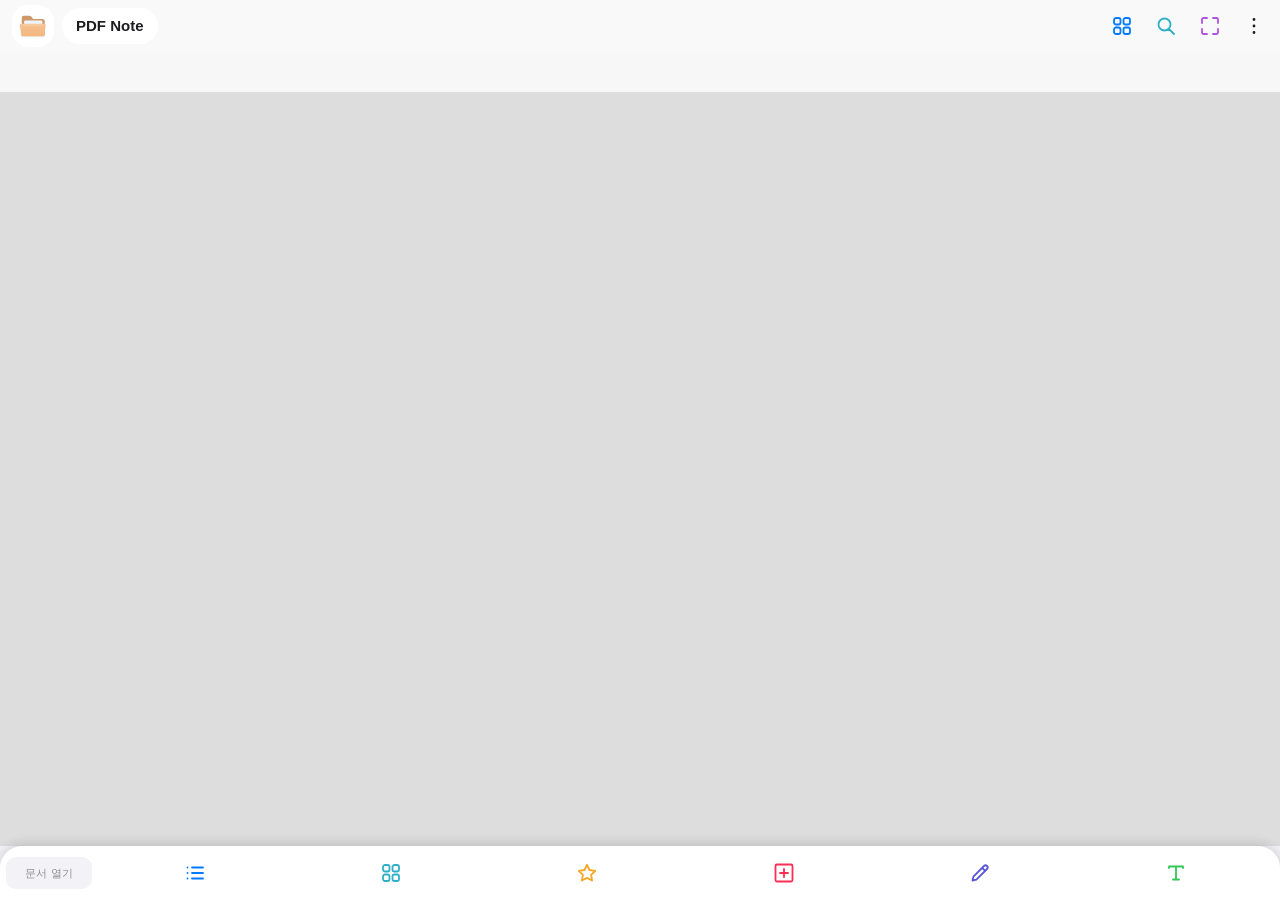
==== commit d9796457: "Reflect Android v1.27.0: pen types, color picker, rotation, notebook templates, export original" ====
--- a/web/index.html
+++ b/web/index.html
@@ -12,6 +12,7 @@
 <link rel="stylesheet" href="css/main2.css">
 <link rel="stylesheet" href="css/main3.css">
 <link rel="stylesheet" href="css/library.css">
+<link rel="stylesheet" href="css/colorpicker.css">
 <link rel="stylesheet" href="css/search.css">
 </head>
 <body>
--- a/web/css/main1.css
+++ b/web/css/main1.css
@@ -70,8 +70,14 @@
 .m-sw .dot.on{border:3px solid #1C1C1E}
 .m-sw .dot .ico{position:absolute;left:50%;top:50%;margin:-12px 0 0 -12px}
 .m-menubox{display:flex;flex-direction:column}
+.m-sw .dot.chip-more{border:1px solid #D5DCE6}
+.m-sw .dot.chip-more.on{border:3px solid #1C1C1E}
+.m-seclabel{font-size:12px;color:#8E8E93}
+.m-opacity{display:flex;align-items:center;padding:2px 8px 4px}
+.m-oplabel{flex:none;width:72px;font-size:12px;color:#8E8E93;white-space:nowrap}
+.m-opbar{flex:1 1 0;min-width:0;height:32px;margin:0;accent-color:#007AFF}
 
-/* ---- text selection popup (227 high) ---- */
+/* ---- text selection (v1.27: now one AnchoredMenu list, .m-selpop kept for legacy callers) ---- */
 .m-selpop{position:fixed;z-index:8000;height:227px;padding:7px;background:#fff;border-radius:20px;box-shadow:0 6px 24px rgba(0,0,0,.22),0 0 0 1px rgba(0,0,0,.05);box-sizing:border-box}
 .m-selrow{display:flex;height:71px}
 .m-tile{flex:1 1 0;min-width:0;height:65px;margin:3px;border-radius:16px;background:#F4F7FB;display:flex;flex-direction:column;align-items:center;justify-content:center;cursor:pointer}
@@ -88,3 +94,6 @@
 .m-edittext{display:block;width:100%;resize:none;min-height:92px;max-height:172px;line-height:20px;overflow:auto}
 .m-statusview{font-size:16px;padding:20px 24px;text-align:center;color:#1C1C1E}
 .m-dim-btn{opacity:.4;pointer-events:none}
+
+/* the colour chooser opens over a still-open pen / highlight menu (menus sit at z 9500) */
+.ad-root:has([data-tag="color_picker"]){z-index:9700}
--- a/web/css/main2.css
+++ b/web/css/main2.css
@@ -35,6 +35,7 @@
 .m2-toggle.on{background:#007AFF;color:#fff}
 .m2-colorrow{display:flex;align-items:center}
 .m2-cdot{flex:1 1 0;height:32px;margin:2px 3px;border-radius:50%;box-sizing:border-box;cursor:pointer;background:#fff}
+.m2-cdot-more{background:conic-gradient(#FF3B30,#FFCC00,#34C759,#00C7BE,#007AFF,#AF52DE,#FF3B30)}
 .m2-seclabel{font-size:12px;color:#8E8E93;padding:10px 0 2px 4px}
 .m2-pill{display:flex;align-items:center;justify-content:center;font-size:14px;font-weight:700;border-radius:18px;cursor:pointer;-webkit-user-select:none;user-select:none}
 .m2-step{display:flex;align-items:center;justify-content:center;font-size:18px;color:#1C1C1E;background:#F2F2F7;border-radius:18px;cursor:pointer;-webkit-user-select:none;user-select:none}
@@ -55,6 +56,7 @@
 .m2-memo-in{display:block;width:100%;margin-top:12px;border:0;outline:none;background:#F2F2F7;border-radius:12px;padding:12px 14px;font-size:16px;color:#1C1C1E;resize:none;line-height:1.3}
 .m2-memo-size{display:flex;align-items:center;margin-top:12px}
 .m2-memo-pv{margin-top:4px;padding:8px 12px;border-radius:10px;color:#3F3A2D}
+.m2-memo-boxlabel{margin-top:12px;font-size:13px;color:#8E8E93}
 .m2-memo-line{height:1px;background:#E5E5EA;margin-top:12px;transform:scaleY(.5)}
 .m2-memo-btns{display:flex;align-items:center}
 
@@ -117,11 +119,12 @@
 .m2-thumb-more:hover{background:rgba(0,0,0,.06)}
 .m2-empty{text-align:center;font-size:12px;color:#8E8E93;padding:18px 4px 8px;white-space:pre-wrap}
 .m2-outline{display:flex;align-items:center;padding:10px 2px 10px 14px;background:#fff;border-radius:16px;margin-bottom:6px;cursor:pointer}
-.m2-outline-t{flex:1 1 0;min-width:0;font-size:14px;color:#1C1C1E;white-space:pre-wrap;overflow-wrap:anywhere}
+.m2-outline-p{font-size:.78em;color:#8E8E93;white-space:pre}
+.m2-outline-t{flex:1 1 0;min-width:0;font-size:12.5px;color:#1C1C1E;white-space:pre-wrap;overflow-wrap:anywhere}
 .m2-marks-h{font-size:12px;color:#8E8E93;padding:14px 0 6px 6px}
 .m2-mark{display:flex;align-items:center;padding:10px 12px;background:#fff;border-radius:12px;margin-bottom:6px;cursor:pointer}
 .m2-mark-dot{width:14px;height:14px;border-radius:50%;margin-right:10px;flex:none;box-shadow:inset 0 0 0 1px rgba(0,0,0,.133)}
-.m2-mark-text{flex:1 1 0;min-width:0;font-size:13px;color:#1C1C1E;white-space:pre-wrap;overflow-wrap:anywhere;display:-webkit-box;-webkit-line-clamp:3;-webkit-box-orient:vertical;overflow:hidden}
+.m2-mark-text{flex:1 1 0;min-width:0;font-size:12px;color:#1C1C1E;white-space:pre-wrap;overflow-wrap:anywhere;display:-webkit-box;-webkit-line-clamp:3;-webkit-box-orient:vertical;overflow:hidden}
 .m2-swipe{touch-action:pan-y;-webkit-user-select:none;user-select:none;will-change:transform}
 .m2-thumbmenu{position:fixed;z-index:9501;background:#fff;border-radius:18px;padding:6px;display:flex;flex-direction:column;box-shadow:0 6px 24px rgba(0,0,0,.25)}
 .m2-thumbtoggle{display:flex;padding:0 0 6px}
--- a/web/css/main3.css
+++ b/web/css/main3.css
@@ -11,7 +11,7 @@
 .m3-inline-text{position:absolute;z-index:40;box-sizing:border-box;margin:0;padding:2px 3px;resize:none;overflow:hidden;background:rgba(255,255,255,.4);border:1px solid #007AFF;border-radius:4px;outline:none;user-select:text;-webkit-user-select:text;touch-action:auto;white-space:pre-wrap;word-break:break-all}
 .m3-inline-text::placeholder{color:var(--ph,rgba(28,28,30,.4));opacity:1}
 .m3-handle{position:absolute;z-index:41;width:30px;height:30px;border-radius:15px;color:#fff;font-size:14px;display:flex;align-items:center;justify-content:center;box-shadow:0 1px 4px rgba(0,0,0,.35);cursor:pointer;touch-action:none;user-select:none}
-.m3-inline-bar{position:absolute;z-index:42;left:50%;transform:translateX(-50%);bottom:10px;width:min(280px,calc(100vw - 16px));padding:4px 8px;background:rgba(255,255,255,.98);border-radius:20px;box-shadow:0 4px 16px rgba(0,0,0,.25);box-sizing:border-box}
+.m3-inline-bar{position:absolute;z-index:42;left:50%;transform:translateX(-50%);top:0;width:min(330px,calc(100% - 16px));padding:2px 6px;background:rgba(255,255,255,.95);border-radius:20px;box-shadow:0 3px 12px rgba(0,0,0,.22);box-sizing:border-box}
 .m3-inline-row{display:flex;align-items:center;height:38px}
 .m3-inline-size{width:40px;height:32px;display:flex;align-items:center;justify-content:center;font-size:12px;font-weight:700;color:#1C1C1E}
 
@@ -26,3 +26,17 @@
 .m3-empty{text-align:center;font-size:12px;color:#8E8E93;padding:18px 4px 8px;white-space:pre-wrap;word-break:keep-all}
 .m3-row{display:flex;align-items:center;margin-bottom:6px;background:#fff;cursor:pointer;will-change:transform;padding:10px 4px 10px 14px;border-radius:16px}
 .m3-row-text{flex:1;min-width:0;font-size:14px;color:#1C1C1E;white-space:pre-wrap;overflow-wrap:anywhere}
+
+/* ---- help (large, left aligned) ---- */
+.m3-help{display:flex;flex-direction:column;width:min(calc(100vw - 20px),720px);height:92vh;background:#fff;border-radius:20px;padding:20px 22px 6px;box-sizing:border-box;text-align:left;box-shadow:0 10px 40px rgba(0,0,0,.25);opacity:0;transform:scale(.9);transition:opacity .18s,transform .18s}
+.ad-root.in .m3-help{opacity:1;transform:none}
+.ad-root.out .m3-help{opacity:0;transform:scale(.95);transition:opacity .12s,transform .12s}
+.m3-help-title{font-size:21px;font-weight:700;color:#1C1C1E}
+.m3-help-ver{font-size:13px;color:#8E8E93;padding:2px 0 8px}
+.m3-help-body{flex:1 1 0;min-height:0;overflow-y:auto;padding-right:4px}
+.m3-help-h{font-size:17px;font-weight:700;color:#007AFF;padding:20px 0 4px}
+.m3-help-h:first-child{padding-top:6px}
+.m3-help-item{font-size:15px;line-height:1.3;color:#2C2C2E;padding-top:8px;white-space:pre-wrap;user-select:text;-webkit-user-select:text}
+.m3-help-line{height:1px;background:#E5E5EA;margin-top:10px;transform:scaleY(.5);flex:none}
+.m3-help-ok{flex:none;height:50px;display:flex;align-items:center;justify-content:center;font-size:16px;font-weight:700;color:#007AFF;cursor:pointer}
+.m3-help-ok:hover{background:rgba(0,0,0,.035)}
--- a/web/css/library.css
+++ b/web/css/library.css
@@ -133,6 +133,7 @@
   appearance:none;-webkit-appearance:none;outline:none;
   background-image:url("data:image/svg+xml,%3Csvg xmlns='http://www.w3.org/2000/svg' width='12' height='8' viewBox='0 0 12 8'%3E%3Cpath d='M0 0l6 8 6-8z' fill='%238E8E93'/%3E%3C/svg%3E");background-repeat:no-repeat;background-position:right 4px center}
 .lib-paper select:focus{border-bottom-color:#007AFF}
+.lib-tplbtn{height:44px;margin-top:6px;border-radius:12px;background:#EAF2FF;color:#007AFF;font-size:14px;display:flex;align-items:center;justify-content:center;cursor:pointer;padding:0 10px;text-align:center;overflow:hidden;white-space:nowrap;text-overflow:ellipsis}
 .lib-paper canvas{width:100%;height:158px;display:block}
 .lib-chips{height:58px;display:flex;align-items:center;overflow-x:auto;overflow-y:hidden}
 .lib-chip{width:40px;height:40px;flex:none;border-radius:20px;margin:0 6px 0 3px;border:1px solid #CBD5E1;display:flex;align-items:center;justify-content:center;color:#007AFF;cursor:pointer}
--- a/web/css/colorpicker.css
+++ b/web/css/colorpicker.css
@@ -0,0 +1,12 @@
+/* ColorPicker (ui/colorpicker.js) */
+.cp-box{padding:6px 18px;display:flex;flex-direction:column;user-select:none;-webkit-user-select:none}
+.cp-preview{height:48px;border-radius:12px;border:1px solid #C7C7CC;margin-bottom:2px;
+  background:linear-gradient(var(--cp-color,transparent),var(--cp-color,transparent)),
+    repeating-conic-gradient(#e5e5ea 0 25%,#fff 0 50%) 0 0/12px 12px}
+.cp-row{display:flex;align-items:center;height:40px}
+.cp-name{width:44px;flex:none;font-size:12px;color:#8E8E93}
+.cp-slider{position:relative;flex:1;height:36px;touch-action:none;cursor:pointer;outline:none}
+.cp-bar{position:absolute;left:14px;right:14px;top:10px;height:16px;border-radius:8px;background:#ddd}
+.cp-thumb{position:absolute;top:6px;width:20px;height:20px;margin-left:-12px;border-radius:50%;background:#fff;border:2px solid #8E8E93;box-sizing:content-box;transform:translateX(0);pointer-events:none}
+.cp-slider:focus-visible .cp-thumb{border-color:#007AFF}
+.cp-hex{height:28px;line-height:28px;text-align:center;font-size:12px;color:#8E8E93}
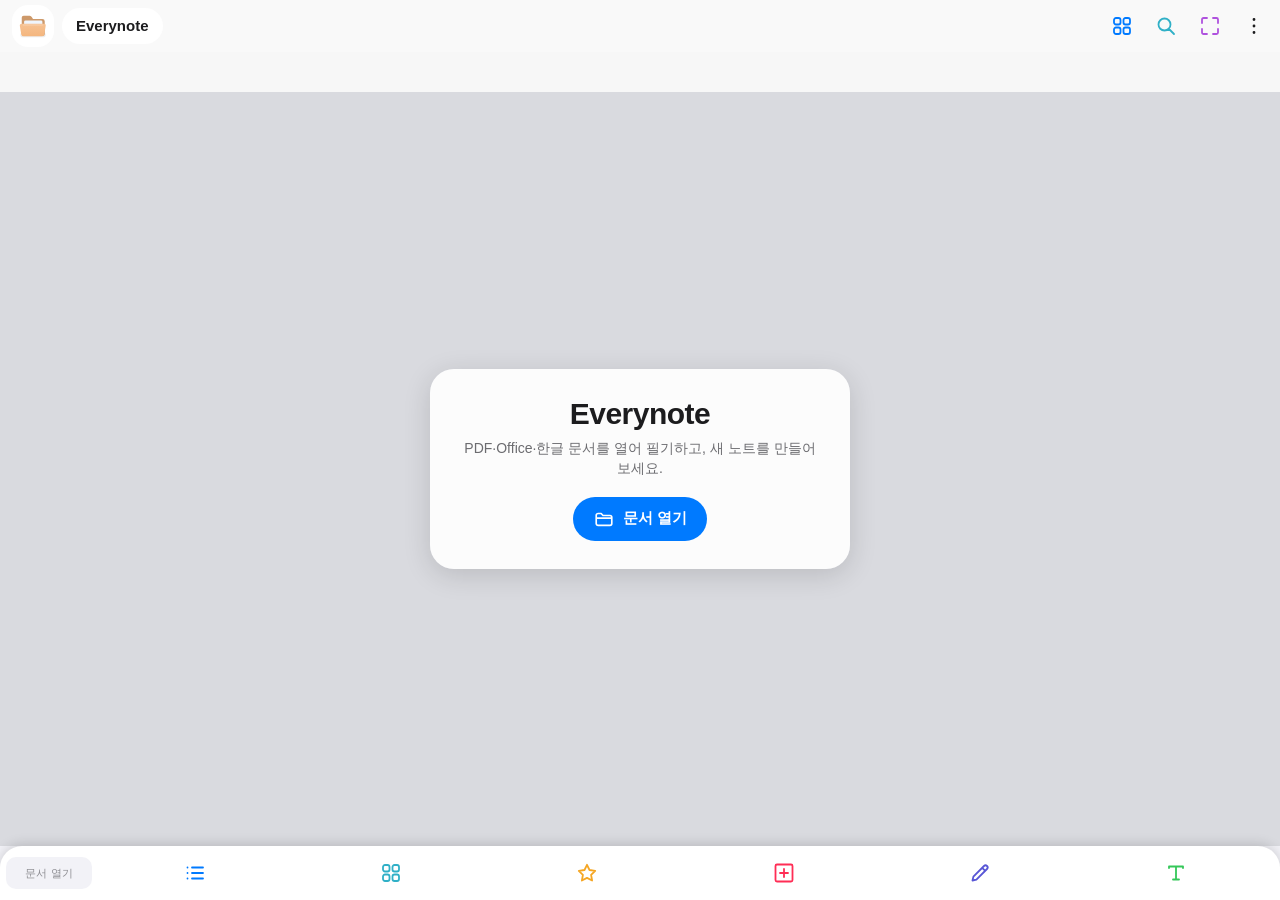
==== commit a25bbeef: "Everynote v3.1.0: Android v1.29.0 parity, remove Drive sync" ====
--- a/web/index.html
+++ b/web/index.html
@@ -3,7 +3,12 @@
 <head>
 <meta charset="utf-8">
 <meta name="viewport" content="width=device-width,initial-scale=1,maximum-scale=1,user-scalable=no">
-<title>PDF Note</title>
+<title>Everynote</title>
+<meta name="application-name" content="Everynote">
+<meta name="description" content="Everynote - PDF notes with pen and typing">
+<meta name="theme-color" content="#0A6CFF">
+<link rel="icon" type="image/svg+xml" href="assets/favicon.svg">
+<link rel="apple-touch-icon" href="assets/everynote-icon-256.png">
 <link rel="stylesheet" href="css/app.css">
 <!-- module stylesheets (added by module owners; keep one line each) -->
 <link rel="stylesheet" href="css/pageview.css">
--- a/web/css/pageview.css
+++ b/web/css/pageview.css
@@ -1,5 +1,10 @@
-/* PdfPageView root element (js/pageview.js). Layout is also set inline so the view works without this sheet. */
+/* PdfPageView root element (js/pageview.js). Layout is also set inline so the view works without this sheet.
+   Requirement 4: the area around the page ("backdrop") is a darker neutral than the paper, and the sheet gets a soft shadow and a
+   hairline border (both drawn by pageview.js from the custom properties below). Override the --pv-* variables to re-theme. */
 .pdf-page-view {
+  --pv-backdrop: #D9DADF;
+  --pv-paper-border: rgba(0, 0, 0, 0.20);
+  --pv-paper-shadow: rgba(20, 22, 30, 0.30);
   flex: 1 1 0;
   position: relative;
   overflow: hidden;
@@ -9,6 +14,18 @@
   -webkit-user-select: none;
   -webkit-tap-highlight-color: transparent;
   outline: none;
+  background: var(--pv-backdrop);
+}
+/* dark page (page inverted) and dark app theme: a lifted charcoal so the black sheet still reads as a sheet */
+.pdf-page-view[data-dark-page="true"] {
+  --pv-backdrop: #2B2C31;
+  --pv-paper-border: rgba(255, 255, 255, 0.16);
+  --pv-paper-shadow: rgba(0, 0, 0, 0.70);
+}
+:root[data-theme="dark"] .pdf-page-view {
+  --pv-backdrop: #2B2C31;
+  --pv-paper-border: rgba(255, 255, 255, 0.16);
+  --pv-paper-shadow: rgba(0, 0, 0, 0.70);
 }
 .pdf-page-view > canvas {
   position: absolute;
--- a/web/css/main1.css
+++ b/web/css/main1.css
@@ -97,3 +97,55 @@
 
 /* the colour chooser opens over a still-open pen / highlight menu (menus sit at z 9500) */
 .ad-root:has([data-tag="color_picker"]){z-index:9700}
+
+/* ---- v3: icon option buttons (pen / width / toggles), Samsung Notes style ---- */
+.m-iseg{display:flex;align-items:center;justify-content:space-between;padding:4px 4px 6px}
+.m-ibtn{flex:1 1 0;min-width:0;max-width:48px;height:40px;margin:0 2px;padding:0;border:0;border-radius:14px;background:#F2F2F7;color:#3A3A3C;display:flex;align-items:center;justify-content:center;cursor:pointer;
+  -webkit-user-select:none;user-select:none;transition:background .12s,color .12s}
+.m-ibtn:hover{background:#E8E8EE}
+.m-ibtn.on{background:#E5F0FF;color:#007AFF;box-shadow:inset 0 0 0 2px #007AFF}
+.m-ibtn:focus{outline:none}
+.m-ibtn:focus-visible{outline:2px solid rgba(0,122,255,.55);outline-offset:1px}
+.m-opts{justify-content:flex-start}
+.m-opts .m-ibtn{flex:none;width:48px}
+.m-oplabel{display:flex;align-items:center;width:64px;color:#8E8E93}
+.m-oplabel span{margin-left:4px;font-size:12px;font-variant-numeric:tabular-nums}
+.m-tbsep{flex:none;width:1px;height:24px;margin:0 4px;background:#E0E0E6}
+
+/* ---- v3: zoom pill (left edge) + floating "add page" + welcome card ---- */
+.m-zoom{position:absolute;left:10px;bottom:calc(50% + 44px);width:46px;display:flex;flex-direction:column;align-items:stretch;border-radius:23px;background:rgba(255,255,255,.96);
+  box-shadow:0 2px 10px rgba(0,0,0,.28),0 0 0 1px rgba(0,0,0,.04);z-index:6;overflow:hidden}
+.m-zbtn{height:40px;padding:0;border:0;background:transparent;color:#1C1C1E;display:flex;align-items:center;justify-content:center;cursor:pointer;font:inherit}
+.m-zbtn:hover{background:rgba(0,0,0,.06)}
+.m-zbtn:focus{outline:none}
+.m-zbtn:focus-visible{outline:2px solid rgba(0,122,255,.55);outline-offset:-2px}
+.m-zbtn.pct{height:32px;font-size:12px;font-weight:700;color:#3A3A3C;border-top:1px solid #ECECF0;border-bottom:1px solid #ECECF0;font-variant-numeric:tabular-nums}
+.m-zbtn.pct.zoomed{color:#007AFF}
+.m-addpage{position:absolute;right:16px;bottom:16px;height:46px;padding:0 18px 0 14px;border:0;border-radius:23px;background:#007AFF;color:#fff;display:flex;align-items:center;gap:7px;
+  font-size:14px;font-weight:700;cursor:pointer;box-shadow:0 3px 12px rgba(0,60,160,.4);z-index:6;white-space:nowrap}
+.m-addpage:hover{background:#0A6FE6}
+.m-addpage:focus{outline:none}
+.m-addpage:focus-visible{outline:3px solid rgba(0,122,255,.4);outline-offset:2px}
+.m-writing .m-arrow{opacity:.24}
+.m-viewport:hover .m-arrow{opacity:.55}
+.m-welcome{position:absolute;inset:0;display:flex;align-items:center;justify-content:center;pointer-events:none;z-index:5}
+.m-welcome-card{pointer-events:auto;text-align:center;padding:28px 34px;max-width:min(420px,calc(100% - 32px));border-radius:24px;background:rgba(255,255,255,.92);box-shadow:0 6px 28px rgba(0,0,0,.14)}
+.m-welcome-name{font-size:30px;font-weight:800;letter-spacing:-.5px;color:#1C1C1E}
+.m-welcome-sub{margin:8px 0 18px;font-size:14px;line-height:1.4;color:#6C6C70;word-break:keep-all}
+.m-welcome-btn{height:44px;padding:0 20px;border:0;border-radius:22px;background:#007AFF;color:#fff;display:inline-flex;align-items:center;gap:8px;font-size:15px;font-weight:700;cursor:pointer}
+.m-welcome-btn:hover{background:#0A6FE6}
+@media (max-height:460px){.m-zoom{bottom:calc(50% + 34px);transform:scale(.85);transform-origin:left bottom}}
+/* Android v1.29.0 translation card: original, editable result, 복사 / 삭제 / 저장 */
+.ad-card:has(.m-tcard){width:min(calc(100vw - 32px),460px)}
+.m-tcard{display:flex;flex-direction:column;padding:6px 10px 0;text-align:left}
+.m-tc-head{display:flex;align-items:center;gap:10px}
+.m-tc-chip{width:38px;height:38px;border-radius:12px;background:rgba(0,122,255,.12);display:flex;align-items:center;justify-content:center}
+.m-tc-title{flex:1;font-size:19px;font-weight:700;color:#1C1C1E}
+.m-tc-pair{font-size:12px;color:#007AFF;background:rgba(0,122,255,.10);border-radius:12px;padding:4px 10px}
+.m-tc-label{font-size:12px;color:#8E8E93;margin:14px 2px 4px}
+.m-tc-original{font-size:14px;line-height:1.25;color:#48484A;background:#F2F2F7;border-radius:14px;padding:10px 14px;max-height:7.5em;overflow:auto;white-space:pre-wrap;word-break:break-word;user-select:text;-webkit-user-select:text}
+.m-tc-result{display:block;width:100%;box-sizing:border-box;border:0;border-radius:14px;background:#EAF3FF;color:#1C1C1E;font:inherit;font-size:17px;line-height:1.25;padding:12px 14px;resize:none;outline:none;min-height:56px;max-height:190px;overflow:auto}
+.m-tc-bar{display:flex;align-items:center;gap:2px;margin-top:12px;padding-top:6px;border-top:.5px solid #E5E5EA}
+.m-tc-btn{border:0;background:transparent;height:44px;padding:0 12px;font-size:15px;cursor:pointer;border-radius:10px}
+.m-tc-btn:hover{background:rgba(0,0,0,.05)}
+.m-tc-btn.gray{color:#8E8E93}.m-tc-btn.red{color:#FF3B30}.m-tc-btn.accent{color:#007AFF;font-weight:700}
--- a/web/css/main2.css
+++ b/web/css/main2.css
@@ -147,3 +147,71 @@
 .m2-hit-meta{font-size:11px;font-weight:700;color:#007AFF}
 .m2-hit-text{font-size:14px;color:#1C1C1E;display:-webkit-box;-webkit-line-clamp:2;-webkit-box-orient:vertical;overflow:hidden;overflow-wrap:anywhere}
 .m2-hit-mark{background:rgba(255,222,89,.4);font-weight:700}
+
+/* ---- v3: splitters (side panel + study panel) ---- */
+.m2-side,.m2-study{position:relative}
+.m2-splitter{position:absolute;z-index:6;touch-action:none;-webkit-user-select:none;user-select:none;outline:none}
+.m2-splitter.side{top:0;bottom:0;right:0;width:10px;cursor:col-resize}
+.m2-splitter.v{top:0;bottom:0;left:0;width:10px;cursor:col-resize}
+.m2-splitter.h{left:0;right:0;top:0;height:10px;cursor:row-resize}
+.m2-splitter::before{content:'';position:absolute;border-radius:2px;background:rgba(60,60,67,.28);transition:background .12s}
+.m2-splitter.side::before{right:3px;top:50%;width:4px;height:40px;margin-top:-20px}
+.m2-splitter.v::before{left:3px;top:50%;width:4px;height:40px;margin-top:-20px}
+.m2-splitter.h::before{top:3px;left:50%;height:4px;width:40px;margin-left:-20px}
+.m2-splitter::after{content:'';position:absolute;background:transparent;transition:background .12s}
+.m2-splitter.side::after{top:0;bottom:0;right:0;width:2px}
+.m2-splitter.v::after{top:0;bottom:0;left:0;width:2px}
+.m2-splitter.h::after{left:0;right:0;top:0;height:2px}
+.m2-splitter:hover::before,.m2-splitter:focus-visible::before,.m2-splitter.drag::before{background:#007AFF}
+.m2-splitter:hover::after,.m2-splitter:focus-visible::after,.m2-splitter.drag::after{background:rgba(0,122,255,.45)}
+body.m2-resizing{cursor:col-resize!important;-webkit-user-select:none;user-select:none}
+body.m2-resizing[data-m2-axis="y"]{cursor:row-resize!important}
+@media (pointer:coarse){.m2-splitter.side,.m2-splitter.v{width:20px}.m2-splitter.h{height:20px}}
+
+/* ---- v3: print dialog + progress ---- */
+.m2-pr{display:flex;flex-direction:column;gap:2px;font-size:15px;color:#1C1C1E}
+.m2-pr-row{display:flex;align-items:center;gap:10px;min-height:44px;padding:0 6px;border-radius:10px;cursor:pointer}
+.m2-pr-row:hover{background:rgba(0,0,0,.04)}
+.m2-pr-row input[type=radio],.m2-pr-row input[type=checkbox]{width:18px;height:18px;accent-color:#007AFF;flex:none;margin:0}
+.m2-pr-label{flex:none}
+.m2-pr-range{display:inline-flex;align-items:center;gap:6px;margin-left:auto}
+.m2-pr-num{width:64px;height:34px;border:2px solid #F2F2F7;background:#F2F2F7;border-radius:10px;padding:0 8px;font-size:15px;text-align:center;outline:none}
+.m2-pr-num:focus{background:#fff;border-color:#007AFF}
+.m2-pr-row.ann{border-top:1px solid #E5E5EA;border-radius:0;margin-top:6px;padding-top:4px}
+.m2-pr-note{font-size:12px;color:#8E8E93;line-height:1.4;padding:6px 6px 0}
+.m2-pp .card{flex-direction:column;align-items:stretch;gap:12px;width:min(320px,calc(100vw - 48px))}
+.m2-pp .card .lib-spin{align-self:center}
+.m2-pp .msg{text-align:center;font-size:14px}
+.m2-pp-bar{height:6px;border-radius:3px;background:#E5E5EA;overflow:hidden}
+.m2-pp-bar i{display:block;height:100%;width:0;background:#007AFF;transition:width .15s}
+.m2-pp-cancel{height:40px;border:0;border-radius:12px;background:#F2F2F7;color:#007AFF;font-size:15px;font-weight:600;cursor:pointer}
+
+/* print-only DOM (print.js): hidden on screen, the only thing printed */
+.m2-print-root{display:none}
+@page m2land{size:landscape;margin:6mm}
+@page m2port{size:portrait;margin:6mm}
+@media print{
+  html,body{height:auto!important;overflow:visible!important;background:#fff!important}
+  body>*:not(.m2-print-root){display:none!important}
+  .m2-print-root{display:block!important}
+  .m2-print-page{break-after:page;page-break-after:always;display:flex;align-items:center;justify-content:center;height:100vh;overflow:hidden}
+  .m2-print-page:last-child{break-after:auto;page-break-after:auto}
+  .m2-print-page.land{page:m2land}
+  .m2-print-page.port{page:m2port}
+  .m2-print-page img{max-width:100%;max-height:100%;object-fit:contain;display:block}
+}
+
+/* offline notes dialog (js/offline.js) */
+.sy-note{font-size:13px;color:#6C6C70;line-height:1.45;margin-top:2px}
+.sy-note.small{font-size:12px;color:#8E8E93}
+.sy-off{display:flex;flex-direction:column;gap:6px;text-align:left}
+.sy-offhead{display:flex;align-items:center;gap:8px;font-size:14px;font-weight:700;margin-top:8px}
+.sy-offhead.need{color:#D70015}
+.sy-offhead.ok{color:#16835B}
+.sy-offlist{margin:2px 0 0;padding:0;list-style:none;display:flex;flex-direction:column;gap:2px}
+.sy-offlist li{font-size:14px;padding:4px 10px 4px 28px;border-radius:8px;position:relative}
+.sy-offlist li::before{content:'';position:absolute;left:11px;top:50%;width:8px;height:8px;margin-top:-4px;border-radius:50%}
+.sy-offlist.need li{background:#FFF1F1}
+.sy-offlist.need li::before{background:#FF3B30}
+.sy-offlist.ok li{background:#F0FAF5}
+.sy-offlist.ok li::before{background:#34C759}
--- a/web/css/main3.css
+++ b/web/css/main3.css
@@ -40,3 +40,26 @@
 .m3-help-line{height:1px;background:#E5E5EA;margin-top:10px;transform:scaleY(.5);flex:none}
 .m3-help-ok{flex:none;height:50px;display:flex;align-items:center;justify-content:center;font-size:16px;font-weight:700;color:#007AFF;cursor:pointer}
 .m3-help-ok:hover{background:rgba(0,0,0,.035)}
+
+/* ---- v3: icon-only lasso shapes ---- */
+.m3-lchip{width:40px;justify-content:center;padding:0}
+.m3-lchip:hover{background:rgba(0,0,0,.05)}
+
+/* ---- v3: typing toolbar (two icon rows) + list markers ---- */
+.m3-inline-bar{width:min(380px,calc(100% - 16px))}
+.m3-inline-row{flex-wrap:nowrap}
+.m3-inline-row2{height:36px;padding-bottom:2px}
+.m3-tbtn{flex:none;width:34px;height:32px;margin:0 1px;padding:0;border:0;border-radius:16px;background:transparent;color:#3A3A3C;display:flex;align-items:center;justify-content:center;cursor:pointer;
+  font:700 14px/1 inherit;-webkit-user-select:none;user-select:none}
+.m3-tbtn:hover{background:rgba(0,0,0,.06)}
+.m3-tbtn.on{background:#E5F0FF;color:#007AFF;box-shadow:inset 0 0 0 1.5px #007AFF}
+.m3-tbtn:focus{outline:none}
+.m3-tbtn:focus-visible{outline:2px solid rgba(0,122,255,.55);outline-offset:1px}
+.m3-aa{width:38px;margin-right:4px;background:#F2F2F7;font-family:inherit;font-weight:700;font-size:14px}
+.m3-sep{flex:none;width:1px;height:20px;margin:0 5px;background:#E0E0E6}
+.m3-inline-size{width:44px}
+.m3-inline-marks{position:absolute;z-index:41;width:0;height:0;overflow:visible;pointer-events:none}
+.m3-mk{position:absolute;box-sizing:border-box;pointer-events:none}
+.m3-mk-num{text-align:right;white-space:nowrap}
+.m3-chk{border-style:solid;pointer-events:auto;cursor:pointer;display:flex;align-items:center;justify-content:center}
+.m3-chk .ico{margin:0}
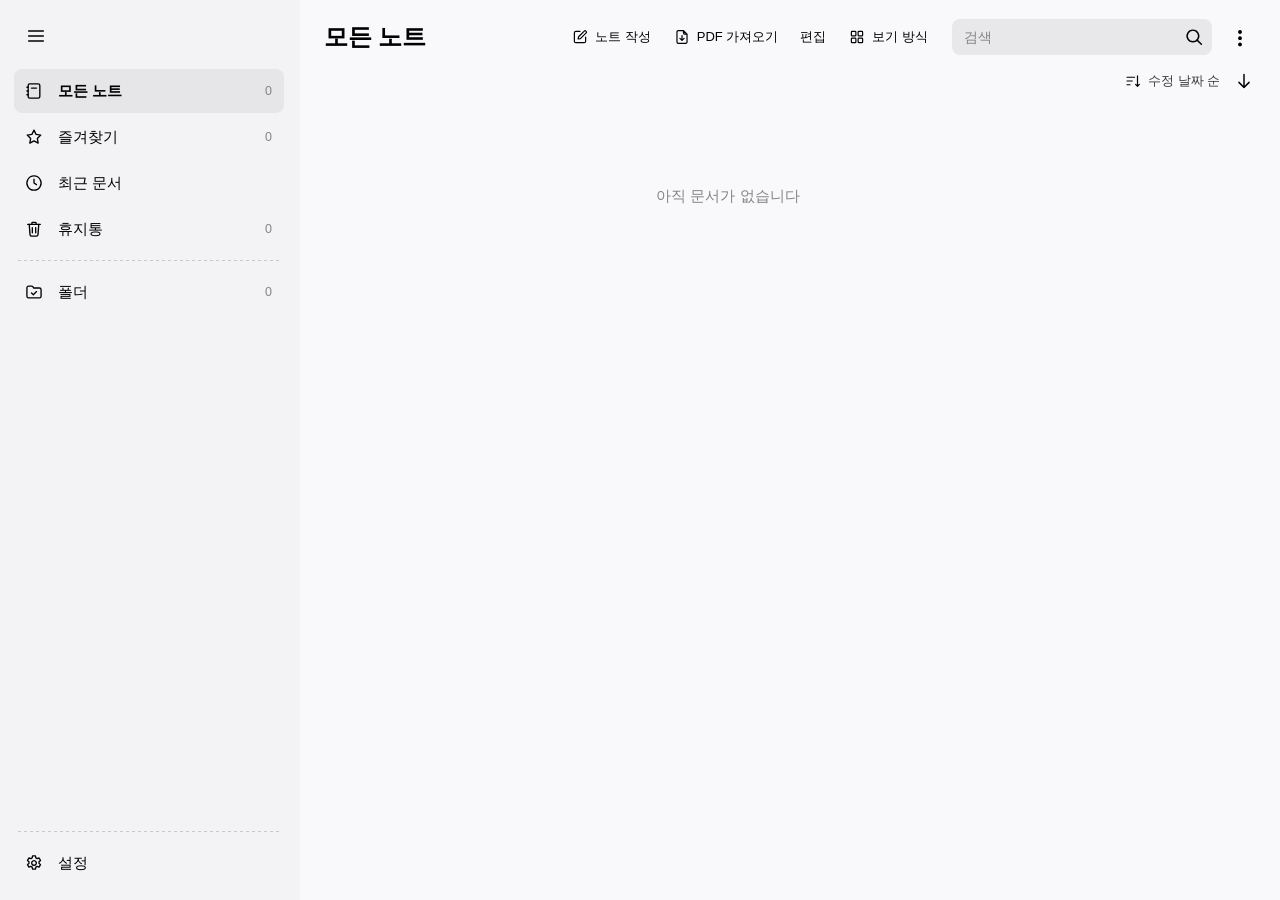
==== commit 740c7fc8: "v3.35.0: EPUB 리더(글자 크기·줄 간격·여백·글꼴·배경)와 PDF 변환 필기 Co-Authored-By: Claude Sonnet 5.5 <noreply@anthropi" ====
--- a/web/index.html
+++ b/web/index.html
@@ -19,6 +19,7 @@
 <link rel="stylesheet" href="css/library.css">
 <link rel="stylesheet" href="css/colorpicker.css">
 <link rel="stylesheet" href="css/search.css">
+<link rel="stylesheet" href="css/epub.css">
 </head>
 <body>
 <div id="app"></div>
--- a/web/css/app.css
+++ b/web/css/app.css
@@ -18,36 +18,40 @@
 .ad-root{position:fixed;inset:0;z-index:9000}
 .ad-dim{position:absolute;inset:0;background:rgba(0,0,0,0);display:flex;align-items:center;justify-content:center;transition:background .2s}
 .ad-root.in .ad-dim{background:rgba(0,0,0,.36)}
+.ad-root.sheet.in .ad-dim{background:rgba(0,0,0,.12)}
 .ad-root.out .ad-dim{background:rgba(0,0,0,0);transition:background .15s}
-.ad-root.sheet .ad-dim{align-items:flex-end}
-.ad-card{width:min(calc(100vw - 48px),330px);background:#fff;border-radius:18px;overflow:hidden;opacity:0;transform:scale(.9);transition:opacity .18s,transform .18s;box-shadow:0 10px 40px rgba(0,0,0,.25)}
+.ad-card{width:min(calc(100vw - 48px),320px);background:rgba(255,255,255,.98);border-radius:20px;overflow:hidden;opacity:0;transform:scale(.92);transition:opacity .18s,transform .18s cubic-bezier(.2,.9,.3,1.2);box-shadow:0 12px 44px rgba(0,0,0,.22),0 0 0 .5px rgba(0,0,0,.06)}
 .ad-root.in .ad-card{opacity:1;transform:none}
 .ad-root.out .ad-card{opacity:0;transform:scale(.95);transition:opacity .12s,transform .12s}
-.ad-body{padding:20px 20px 16px}
-.ad-title{font-size:17px;font-weight:700;color:#1C1C1E;text-align:center}
+.ad-body{padding:22px 20px 18px}
+.ad-title{font-size:17px;font-weight:600;letter-spacing:-.2px;color:#1C1C1E;text-align:center}
 .ad-msg{max-height:50vh;overflow:auto}
-.ad-msg-inner{font-size:14px;line-height:1.15;color:#48484A;text-align:center;white-space:pre-wrap;word-break:keep-all;overflow-wrap:anywhere}
+.ad-msg-inner{font-size:14px;line-height:1.4;color:#636366;text-align:center;white-space:pre-wrap;word-break:keep-all;overflow-wrap:anywhere}
 .hair{height:1px;background:#E5E5EA;flex:none}
 .vhair{width:1px;background:#E5E5EA;flex:none}
 .ad-bar{display:flex;flex-direction:column}
 .ad-bar.row{flex-direction:row}
-.ad-btn{height:48px;display:flex;align-items:center;justify-content:center;font-size:17px;color:#007AFF;padding:0 12px;cursor:pointer;white-space:nowrap;overflow:hidden;text-overflow:ellipsis}
-.ad-btn.bold{font-weight:700}
-.ad-bar.row .ad-btn{flex:1}
-.ad-btn:hover{background:rgba(0,0,0,.035)}
+.ad-btn{min-height:50px;box-sizing:border-box;display:flex;align-items:center;justify-content:center;text-align:center;font-size:17px;color:#007AFF;padding:4px 14px;cursor:pointer;line-height:1.25;overflow:hidden;-webkit-user-select:none;user-select:none;transition:background .12s}
+.ad-btn-label{display:-webkit-box;-webkit-line-clamp:2;-webkit-box-orient:vertical;overflow:hidden;word-break:keep-all;overflow-wrap:anywhere}
+.ad-btn:active{background:rgba(0,0,0,.07)}
+.ad-btn:focus-visible{outline:2px solid rgba(0,122,255,.5);outline-offset:-3px}
+.ad-btn.bold{font-weight:600}
+.ad-bar.row .ad-btn{flex:1 1 0;min-width:0}
+.ad-btn:hover{background:rgba(0,0,0,.04)}
 .ad-btn:empty{display:none}
-.ad-sheet{width:min(100vw,480px);padding:0 10px 12px;transform:translateY(100%);transition:transform .22s cubic-bezier(.215,.61,.355,1)}
-.ad-root.in .ad-sheet{transform:none}
-.ad-root.out .ad-sheet{transform:translateY(100%);transition:transform .17s cubic-bezier(.55,.055,.675,.19)}
-.ad-list{background:#fff;border-radius:14px;overflow:hidden}
-.ad-sheet-title{font-size:13px;color:#8E8E93;text-align:center;padding:14px 16px 12px}
-.ad-sheet-msg{font-size:13px;color:#8E8E93;text-align:center;padding:0 16px 12px}
+.ad-sheet{width:min(calc(100vw - 40px),320px);opacity:0;transform:scale(.94);transition:opacity .18s,transform .18s}
+.ad-root.in .ad-sheet{opacity:1;transform:none}
+.ad-root.out .ad-sheet{opacity:0;transform:scale(.97);transition:opacity .12s,transform .12s}
+.ad-list{background:#fff;border-radius:18px;border:1px solid rgba(0,0,0,.08);padding:6px;box-shadow:0 10px 40px rgba(0,0,0,.25);overflow:hidden}
+.ad-sheet-title{font-size:13px;color:#8E8E93;padding:8px 12px 6px;text-align:left}
+.ad-sheet-msg{font-size:13px;color:#8E8E93;padding:0 12px 8px;text-align:left}
 .ad-scroll{max-height:55vh;overflow:auto}
-.ad-cell{height:54px;display:flex;align-items:center;justify-content:center;font-size:18px;color:#007AFF;padding:0 16px;cursor:pointer;white-space:nowrap;overflow:hidden;text-overflow:ellipsis}
+.ad-cell{height:44px;display:flex;align-items:center;font-size:15px;color:#1C1C1E;padding:0 12px;cursor:pointer;border-radius:10px}
+.ad-cell-label{flex:1;min-width:0;white-space:nowrap;overflow:hidden;text-overflow:ellipsis}
+.ad-sheet-line{height:1px;background:#E5E5EA;margin:4px 12px}
 .ad-cell:hover{background:rgba(0,0,0,.035)}
 .check-label{display:inline-flex;align-items:center;gap:8px}
-.sheet-btn{height:54px;font-size:18px}
-.ad-cancel{height:54px;font-size:18px;font-weight:700;background:#fff;border-radius:14px;margin-top:8px}
+.ad-btn.sheet-btn{height:44px;font-size:15px;justify-content:flex-start;border-radius:10px;padding:0 12px}
 
 /* ---- AnchoredMenu ---- */
 .amenu-backdrop{position:fixed;inset:0;z-index:9500}
@@ -55,9 +59,9 @@
   opacity:0;transform:scale(.96);transition:opacity .12s,transform .12s;transform-origin:center bottom}
 .amenu.in{opacity:1;transform:none}
 .amenu-scroll{max-height:60vh;overflow:auto}
-.amenu-row{height:44px;display:flex;align-items:center;padding:0 12px;cursor:pointer;border-radius:10px}
+.amenu-row{min-height:44px;padding-top:4px;padding-bottom:4px;box-sizing:border-box;display:flex;align-items:center;padding:4px 12px;cursor:pointer;border-radius:10px}
 .amenu-row:hover{background:rgba(0,0,0,.04)}
-.amenu-label{flex:1;font-size:15px;white-space:nowrap;overflow:hidden;text-overflow:ellipsis}
+.amenu-label{flex:1;min-width:0;font-size:15px;line-height:1.25;display:-webkit-box;-webkit-line-clamp:2;-webkit-box-orient:vertical;overflow:hidden;overflow-wrap:anywhere}
 .amenu-div{height:1px;background:#E5E5EA;margin:4px 12px}
 .amenu-sdiv{height:1px;background:#E5E5EA;margin:4px 8px 2px}
 .amenu-shortcuts{display:flex;height:44px}
@@ -67,3 +71,38 @@
 /* ---- form fields (field_background.xml) ---- */
 .field{background:#F2F2F7;border:2px solid #F2F2F7;border-radius:12px;padding:12px 16px;font-size:16px;color:#1C1C1E;width:100%;outline:none}
 .field:focus{background:#fff;border-color:#007AFF}
+
+.amenu-scrollbox{position:relative}
+.amenu-more{position:absolute;left:0;right:0;bottom:0;height:30px;display:flex;align-items:flex-end;justify-content:center;padding-bottom:3px;box-sizing:border-box;cursor:pointer;background:linear-gradient(to bottom,rgba(255,255,255,0),rgba(255,255,255,.96) 60%);border-radius:0 0 12px 12px}.amenu-more svg{display:block;animation:amenu-bob 1.6s ease-in-out infinite}@keyframes amenu-bob{0%,100%{transform:translateY(0)}50%{transform:translateY(2px)}}
+
+/* ===== Everynote: Samsung Notes style dialogs, menus, toasts (later rules override the ones above) ===== */
+html,body{background:#F2F2F4;color:#010102;font-family:"Segoe UI Variable Text","Segoe UI","Malgun Gothic","Roboto","Noto Sans KR","Noto Sans CJK KR",sans-serif}
+.toast{background:rgba(48,48,50,.94);border-radius:20px;font-size:13.5px;padding:10px 18px}
+.ad-root.in .ad-dim{background:rgba(0,0,0,.32)}
+.ad-card{width:min(calc(100vw - 48px),360px);background:#FCFCFF;border-radius:20px;box-shadow:0 10px 36px rgba(0,0,0,.2)}
+.ad-body{padding:22px 24px 12px}
+.ad-title{font-size:17px;font-weight:700;text-align:left;color:#010102}
+.ad-msg-inner{font-size:14px;line-height:1.45;color:#252525;text-align:left}
+.ad-card>.hair{display:none}
+.ad-bar{padding:0 12px 10px}
+.ad-bar.row .vhair{width:1px;height:18px;align-self:center;background:#C7C7CC}
+.ad-bar .hair{background:transparent;height:2px}
+.ad-btn{min-height:44px;font-size:15px;font-weight:600;color:#010102;border-radius:10px}
+.ad-btn.bold{font-weight:600}
+.ad-btn:hover{background:rgba(0,0,0,.04)}
+.ad-btn:focus-visible{outline:2px solid rgba(56,122,255,.5)}
+.ad-list{background:#FCFCFF;border-radius:16px;border:0;box-shadow:0 8px 30px rgba(0,0,0,.18)}
+.ad-sheet-title{font-size:15px;font-weight:700;color:#010102;padding:12px 12px 8px}
+.ad-sheet-msg{color:#848487}
+.ad-cell{height:42px;font-size:14px;border-radius:8px;gap:12px}
+.ad-radio{width:20px;height:20px;border-radius:10px;border:1.5px solid #848487;flex:none;position:relative}
+.ad-radio.on{border-color:#DB332A}.ad-radio.on::after{content:"";position:absolute;inset:3.5px;border-radius:50%;background:#DB332A}
+.ad-sheet-line{background:#E4E4E7}
+.ad-btn.sheet-btn{height:42px;font-size:14px}
+.amenu{background:#FCFCFF;border-radius:14px;border:0;padding:6px;box-shadow:0 6px 24px rgba(0,0,0,.16),0 0 0 .5px rgba(0,0,0,.06)}
+.amenu-row{min-height:40px;border-radius:8px;padding:2px 12px}
+.amenu-row:hover{background:rgba(0,0,0,.04)}
+.amenu-label{font-size:14px;color:#010102}
+.amenu-div,.amenu-sdiv{background:#E4E4E7}
+.field{background:#F3F3F5;border:1.5px solid #F3F3F5;border-radius:10px;font-size:15px}
+.field:focus{background:#fff;border-color:#3A3A3D}
--- a/web/css/pageview.css
+++ b/web/css/pageview.css
@@ -2,9 +2,9 @@
    Requirement 4: the area around the page ("backdrop") is a darker neutral than the paper, and the sheet gets a soft shadow and a
    hairline border (both drawn by pageview.js from the custom properties below). Override the --pv-* variables to re-theme. */
 .pdf-page-view {
-  --pv-backdrop: #D9DADF;
-  --pv-paper-border: rgba(0, 0, 0, 0.20);
-  --pv-paper-shadow: rgba(20, 22, 30, 0.30);
+  --pv-backdrop: #E9E9EC;
+  --pv-paper-border: rgba(0, 0, 0, 0.10);
+  --pv-paper-shadow: rgba(20, 22, 30, 0.18);
   flex: 1 1 0;
   position: relative;
   overflow: hidden;
@@ -36,3 +36,7 @@
   display: block;
   pointer-events: none;
 }
+/* two-page spread (v3.10): the pages container paints the backdrop, so each page can be drawn across the seam into the other half */
+.pdf-page-view.pv-spread {
+  background: transparent;
+}
--- a/web/css/main1.css
+++ b/web/css/main1.css
@@ -26,7 +26,7 @@
 .m-tab.active .m-tabname{color:#1C1C1E;font-weight:700}
 .m-tab .m-tabclose{width:26px;height:30px;line-height:30px;text-align:center;font-size:19px;color:#AEAEB2;cursor:pointer;flex:none}
 .m-tab .m-tabclose:hover{color:#FF3B30}
-.m-tabadd{width:30px;height:30px;line-height:30px;margin:0 8px 0 4px;text-align:center;font-size:22px;color:#007AFF;background:#E5E5EA;border-radius:14px;flex:none;cursor:pointer}
+.m-tabadd{width:30px;height:30px;margin:0 8px 0 4px;display:flex;align-items:center;justify-content:center;color:#007AFF;background:#E5E5EA;border-radius:14px;flex:none;cursor:pointer}
 .m-tabadd:hover{background:#DCDCE2}
 
 /* ---- split / viewer ---- */
@@ -50,16 +50,16 @@
 .m-tb{flex:1 1 0;min-width:0;height:44px;margin:0 2px;padding:0;border:0;border-radius:22px;background:transparent;display:flex;align-items:center;justify-content:center;cursor:pointer}
 .m-tb:hover{background:rgba(0,0,0,.045)}
 .m-tb:focus{outline:none}
-.m-pagelabel{flex:none;width:86px;height:32px;line-height:32px;margin-right:5px;border-radius:10px;background:#F2F2F7;color:#8E8E93;font-size:11px;text-align:center;
+.m-pagelabel{flex:none;width:64px;height:32px;line-height:32px;margin-right:5px;border-radius:10px;background:#F2F2F7;color:#8E8E93;font-size:11px;text-align:center;
   white-space:nowrap;overflow:hidden;text-overflow:ellipsis;cursor:pointer}
 .m-pagelabel:hover{background:#E9E9EF}
 
 /* ---- fullscreen dock ---- */
 .m-dockwrap{position:absolute;left:0;right:0;bottom:14px;display:flex;justify-content:center;pointer-events:none;z-index:60;padding:0 8px}
-.m-dock{display:none;height:44px;padding:0 6px;border-radius:24px;background:rgba(255,255,255,.96);box-shadow:0 3px 12px rgba(0,0,0,.28);align-items:center;pointer-events:auto;will-change:transform,opacity}
+.m-dock{display:none;height:48px;padding:0 6px;border-radius:24px;background:#fff;box-shadow:0 3px 14px rgba(0,0,0,.22);align-items:center;pointer-events:auto;will-change:transform,opacity}
 .m-dockbtn{width:44px;height:44px;padding:0;border:0;background:transparent;display:flex;align-items:center;justify-content:center;cursor:pointer;border-radius:22px;flex:none}
 .m-dockbtn:hover{background:rgba(0,0,0,.05)}
-.m-dockhandle{position:absolute;left:50%;bottom:40px;width:44px;height:5px;margin-left:-22px;border-radius:3px;background:rgba(0,0,0,.4);display:none;z-index:60}
+.m-dockhandle{position:absolute;left:50%;bottom:14px;width:56px;height:28px;margin-left:-28px;border-radius:14px;background:rgba(0,0,0,.55);display:none;align-items:center;justify-content:center;cursor:pointer;z-index:60}
 
 /* ---- tool paint helpers: pen menu pieces ---- */
 .m-seg{display:flex;padding:4px 4px 6px}
@@ -149,3 +149,223 @@
 .m-tc-btn{border:0;background:transparent;height:44px;padding:0 12px;font-size:15px;cursor:pointer;border-radius:10px}
 .m-tc-btn:hover{background:rgba(0,0,0,.05)}
 .m-tc-btn.gray{color:#8E8E93}.m-tc-btn.red{color:#FF3B30}.m-tc-btn.accent{color:#007AFF;font-weight:700}
+
+.m-bottom{display:flex;align-items:center}.m-bottom>.m-bar{flex:1 1 0;min-width:0}
+.m-grip{flex:none;width:18px;height:44px;cursor:grab;touch-action:none;color:#B0B0B8;font-size:18px;line-height:44px;text-align:center;letter-spacing:-5px;user-select:none}
+.m-grip:active{cursor:grabbing}
+.m-bottom.float{position:absolute;left:50%;bottom:14px;width:min(480px,calc(100% - 24px));margin-left:calc(min(480px,calc(100% - 24px)) / -2);border-radius:27px;background:rgba(255,255,255,.97);box-shadow:0 4px 18px rgba(0,0,0,.28);padding:0 8px;z-index:55}
+.m-title-edit{border:2px solid #007AFF;outline:none;box-sizing:border-box;min-width:160px;width:min(46vw,420px);flex:0 1 auto}
+/* batch4: bottom-bar placement (float / vertical / side rails) + layout button */
+.m-bottom>.m-tb.m-barlayout{flex:none;width:36px;margin:0 0 0 2px}
+.m-bottom.vert{flex-direction:column;height:auto}
+.m-bottom.vert>.m-bar{flex-direction:column;width:100%;height:auto;flex:1 1 auto;overflow-y:auto;overflow-x:hidden;scrollbar-width:none}
+.m-bottom.vert .m-tb{flex:none;width:44px;margin:2px 0}
+.m-bottom.vert .m-pagelabel{width:44px;margin:2px 0;font-size:10px;line-height:12px;height:32px;padding:0 2px;overflow:hidden;display:flex;align-items:center;justify-content:center;white-space:normal;word-break:keep-all;text-align:center}
+.m-bottom.vert .m-tbsep{width:24px;height:1px;margin:4px 0}
+.m-bottom.vert .m-grip{width:44px;height:18px;line-height:18px;letter-spacing:-4px}
+.m-bottom.vert>.m-tb.m-barlayout{width:44px;margin:2px 0}
+.m-bottom.float.vert{left:12px;top:50%;bottom:auto;margin:0;width:56px;max-height:calc(100% - 140px);transform:translateY(-50%);padding:6px 0;border-radius:27px}
+.m-bottom.rail-left,.m-bottom.rail-right{position:absolute;top:0;bottom:0;width:56px;height:auto;border-radius:0;padding:6px 0;z-index:55;box-shadow:0 0 12px rgba(0,0,0,.15)}
+.m-bottom.rail-left{left:0}.m-bottom.rail-right{right:0}
+.m-root.m-pad-l>.m-content{padding-left:56px;box-sizing:border-box}
+.m-root.m-pad-r>.m-content{padding-right:56px;box-sizing:border-box}
+
+/* bar drag (press the ⠿ handle of the tool strip and drop it at an edge) */
+.m-barghost{position:absolute;left:0;top:0;z-index:300;pointer-events:none;border-radius:14px;background:rgba(255,255,255,.9);box-shadow:0 6px 22px rgba(0,0,0,.3);outline:1px solid rgba(0,0,0,.1)}
+.m-barzone{position:absolute;z-index:299;pointer-events:none;box-sizing:border-box;border-radius:14px;background:rgba(0,122,255,.15);border:2px solid rgba(0,122,255,.6)}
+/* v3.10 highlighter transparency quick buttons */
+.m-alpha-row{display:flex;gap:6px;padding:2px 10px 8px}
+.m-alpha-chip{flex:1 1 0;height:30px;border-radius:15px;background:#F2F2F7;display:flex;align-items:center;justify-content:center;gap:5px;font-size:12px;color:#3A3A3C;cursor:pointer;-webkit-user-select:none;user-select:none}
+.m-alpha-chip:hover{background:#E9E9EF}
+.m-alpha-chip.on{background:#E5F0FF;color:#007AFF;font-weight:600}
+.m-alpha-sample{width:12px;height:12px;border-radius:6px;box-shadow:inset 0 0 0 .5px rgba(0,0,0,.15)}
+/* v3.10 eraser range menu */
+.m-eraserbox{padding:8px 4px 2px}
+.m-eraser-title{padding:0 10px 6px}
+.m-eraser-row{display:flex;gap:6px;padding:0 8px 6px}
+.m-eraser-cell{flex:1 1 0;height:52px;border-radius:12px;background:#F2F2F7;display:flex;align-items:center;justify-content:center;cursor:pointer}
+.m-eraser-cell:hover{background:#E9E9EF}
+.m-eraser-cell.on{background:#FFE3E8;box-shadow:inset 0 0 0 2px #FF6B8A}
+.m-eraserbox .m-seg{padding:0 8px 8px}
+.m-eraser-clear{display:block;width:calc(100% - 16px);height:36px;margin:8px 8px 6px;padding:0;border:0;border-radius:10px;background:#FFE9E7;color:#FF3B30;font-size:14px;font-weight:700;cursor:pointer}
+.m-eraser-clear:hover{background:#FFDAD6}
+.m-eraser-dot{border-radius:50%;background:#fff;box-shadow:inset 0 0 0 1.5px #FF6B8A}
+
+/* ---- split screen (v3.15): two documents side by side; the touched pane is the active one ---- */
+.m-papers.m-papers-split{display:grid;gap:3px;background:#8E8E93}
+.m-papers.m-papers-split > .pdf-page-view{min-width:0;min-height:0}
+.m-papers.m-papers-split > .pdf-page-view.pane-active::after{content:'';position:absolute;inset:0;border:5px solid #007AFF;box-sizing:border-box;pointer-events:none;z-index:3}
+.m-splitdiv{position:absolute;z-index:6;touch-action:none}
+.m-splitdiv.v{width:20px;margin-left:-10px;cursor:col-resize}
+.m-splitdiv.h{height:20px;margin-top:-10px;cursor:row-resize}
+.m-splitgrip{position:absolute;left:50%;top:50%;border-radius:3px;background:#fff;box-shadow:0 0 0 1px #8E8E93}
+.m-splitdiv.v .m-splitgrip{width:6px;height:44px;margin:-22px 0 0 -3px}
+.m-splitdiv.h .m-splitgrip{width:44px;height:6px;margin:-3px 0 0 -22px}
+.m-splitbar{position:absolute;inset:0;pointer-events:none;z-index:5}
+.m-panechip{position:absolute;pointer-events:auto;display:flex;align-items:center;gap:2px;height:28px;padding:0 6px 0 11px;border:0;border-radius:14px;background:rgba(247,247,250,.92);color:#1C1C1E;font-size:12px;cursor:pointer;box-shadow:0 1px 4px rgba(0,0,0,.25)}
+.m-panechip.active{background:#007AFF;color:#fff}
+.m-panename{min-width:0;overflow:hidden;white-space:nowrap;text-overflow:ellipsis;font-weight:600}
+.m-tab.in-split .m-tabname{box-shadow:inset 0 -2px 0 #5856D6}
+
+/* ---- writing tool strip (floats over the page while writing; can be hidden) ---- */
+.m-stripwrap{position:absolute;left:0;right:0;top:8px;display:flex;justify-content:center;pointer-events:none;z-index:5}
+.m-stripwrap > *{pointer-events:auto}
+.m-strip{display:flex;align-items:center;height:44px;padding:0 4px;border-radius:22px;background:rgba(255,255,255,.97);box-shadow:0 2px 10px rgba(0,0,0,.25)}
+.m-strip .m-tb{flex:none;width:44px;margin:0}
+.m-strip .m-tbsep{width:1px;height:24px;margin:0 4px;background:#E5E5EA}
+.m-root.m-strip-on .m-lassowrap{top:60px}
+.m-stripbox{display:flex;flex-direction:column;align-items:center;gap:6px}
+.m-strip .m-grip{height:44px}
+.m-inkopts{width:280px;max-width:calc(100vw - 24px);box-sizing:border-box;padding:4px 6px 2px;border-radius:18px;background:rgba(255,255,255,.97);box-shadow:0 2px 10px rgba(0,0,0,.25)}
+.m-inkopts .m-sw{padding:2px 2px 4px;justify-content:center}
+.m-inkopts .m-sw .dot{margin:0 2px}
+.m-slide{position:absolute;overflow:hidden;pointer-events:none;z-index:2}
+.m-slide canvas{position:absolute;left:0;top:0;width:100%;height:100%}
+/* pen panel (v3.21): preview, pen type, thickness, opacity, colours and options in one tidy card */
+.m-penpanel{width:100%;max-width:calc(100vw - 40px);padding:10px 12px 8px;box-sizing:border-box}
+.m-pp-title{font-size:15px;font-weight:700;color:#1C1C1E;padding:0 2px 6px}
+.m-pp-preview{display:block;margin:0 auto 6px;border-radius:14px;background:#F7F7FA;border:1px solid #ECECF1}
+.m-pp-sec{font-size:12px;color:#8E8E93;padding:8px 2px 2px}
+.m-pp-names{display:flex;padding:0 4px 2px}
+.m-pp-names span{flex:1 1 0;min-width:0;text-align:center;font-size:11px;color:#8E8E93;white-space:nowrap}
+.m-pp-row{display:flex;align-items:center;gap:8px;padding:6px 2px 0}
+.m-pp-lbl{flex:none;width:44px;font-size:13px;color:#1C1C1E}
+.m-pp-row .m-opbar{height:24px}
+.m-pp-val{flex:none;width:38px;text-align:right;font-size:12px;color:#636366;font-variant-numeric:tabular-nums}
+.m-penpanel .m-sw{padding:2px 0 2px;flex-wrap:wrap;justify-content:center}
+.m-penpanel .m-sw .dot{margin:0 2px}
+.m-penpanel .m-seg{padding:2px 0 4px}
+.m-penpanel .m-opts{padding:2px 0 4px}
+
+/* =====================================================================================================================
+   Everynote: Samsung Notes for Windows layout (top bar with labelled actions, vertical tool strip on the right,
+   tool panels docked beside the strip, zoom pill bottom-left). Later rules override the older ones above.
+   ===================================================================================================================== */
+.m-root{background:#E9E9EC;font-family:"Segoe UI Variable Text","Segoe UI","Malgun Gothic","Roboto","Noto Sans KR",sans-serif;color:#010102}
+.m-header{height:48px;padding:0 6px 0 4px;background:#F9F9FB;border-bottom:1px solid #E4E4E7;gap:2px}
+.m-libbtn{width:40px;height:40px;margin:0 2px 0 4px;padding:0;border-radius:8px;background:transparent;color:#010102}
+.m-libbtn:hover{background:rgba(0,0,0,.05)}
+.m-title{height:40px;line-height:40px;margin:0 4px 0 0;padding:0 6px;border-radius:8px;background:transparent;color:#010102;font-size:20px;font-weight:700;letter-spacing:-.2px;max-width:40vw}
+.m-title:hover{background:rgba(0,0,0,.04)}
+.m-hactions{display:flex;align-items:center;gap:0;flex:0 1 auto;min-width:0;overflow:hidden}
+.m-hbtn{height:36px;flex:none;display:flex;align-items:center;gap:6px;padding:0 9px;border:0;border-radius:8px;background:transparent;color:#010102;font:inherit;font-size:13.5px;cursor:pointer;white-space:nowrap}
+.m-hbtn:hover{background:rgba(0,0,0,.05)}
+.m-hbtn.on{background:#E6E6E9;font-weight:600}
+.m-hbtn:focus{outline:none}.m-hbtn:focus-visible{outline:2px solid rgba(56,122,255,.5);outline-offset:-2px}
+.m-header .m-ib{width:40px;height:40px;border-radius:8px;color:#010102!important}
+@media (max-width:1320px){.m-hbtn .m-hlabel{display:none}.m-hbtn{padding:0 8px}}
+@media (max-width:820px){.m-hbtn.opt{display:none}}
+@media (max-width:560px){.m-hbtn[data-tag="h_pages"],.m-hbtn[data-tag="h_fullscreen"]{display:none}.m-title{font-size:17px}}
+.m-tabstrip{height:36px;background:#F2F2F4;border-bottom:1px solid #E4E4E7}
+.m-tabstrip.single{display:none}
+.m-tab{height:28px;border-radius:8px;border-color:transparent;background:transparent}
+.m-tab.active{background:#fff;border-color:#E4E4E7;box-shadow:none}
+.m-tabadd{border-radius:8px;background:transparent;color:#010102}
+
+/* page canvas */
+.m-viewport{background:#E9E9EC}
+.m-arrow{width:40px;height:40px;margin-top:-20px;border-radius:20px;background:#FCFCFF;box-shadow:0 1px 4px rgba(0,0,0,.18);opacity:0}
+.m-viewport:hover .m-arrow{opacity:.75}
+.m-arrow:hover{opacity:1!important}
+
+/* vertical tool strip (right) */
+.m-bottom.m-toolstrip{background:#FCFCFF;box-shadow:none}
+.m-bottom.rail-left,.m-bottom.rail-right{position:relative;inset:auto;top:auto;bottom:auto;flex:none;align-self:stretch;width:52px;height:auto;border-radius:0;padding:6px 0 8px;z-index:6;box-shadow:none}
+.m-bottom.rail-right{border-left:1px solid #E4E4E7;order:9}
+.m-bottom.rail-left{border-right:1px solid #E4E4E7;order:-1}
+.m-toolstrip .m-tb{border-radius:50%;color:#252525}
+.m-toolstrip.vert .m-tb{width:40px;height:40px;margin:3px 0;flex:none}
+.m-toolstrip .m-tb:hover{background:rgba(0,0,0,.05)}
+.m-toolstrip .m-tb.on,.m-strip .m-tb.on{background:#E2E2E6!important}
+.m-toolstrip .m-tb.on:hover{background:#DADADF!important}
+.m-toolstrip.vert>.m-bar{align-items:center;gap:0;padding:0 0 4px}
+.m-toolstrip.vert .m-tbsep{width:26px;height:1px;margin:6px 0;background:#E4E4E7;flex:none}
+.m-toolstrip.vert>.m-tb.m-barlayout{width:40px;height:26px;margin:0 0 2px;border-radius:8px;flex:none}
+.m-toolstrip.vert .m-stripfold{color:#848487}
+.m-toolstrip.folded>.m-bar>*:not(.m-stripfold){display:none}
+.m-toolstrip.folded.vert{width:52px}
+.m-toolstrip:not(.vert){height:52px;border-top:1px solid #E4E4E7;border-radius:0;padding:0 6px}
+.m-toolstrip:not(.vert)>.m-bar{overflow-x:auto;overflow-y:hidden;scrollbar-width:none;justify-content:flex-start}
+.m-toolstrip:not(.vert) .m-tb{flex:none;width:40px;height:40px}
+.m-toolstrip:not(.vert)>.m-tb.m-barlayout{width:30px;transform:rotate(90deg)}
+.m-toolstrip.float{border-radius:26px;box-shadow:0 4px 18px rgba(0,0,0,.22)}
+.m-toolstrip.float:not(.vert){border-top:0}
+.m-split{flex-direction:row}
+
+/* page number pill (bottom centre) */
+.m-viewport>.m-pagelabel{position:absolute;left:50%;bottom:12px;transform:translateX(-50%);width:auto;min-width:56px;height:26px;line-height:26px;margin:0;padding:0 12px;border-radius:13px;
+  background:rgba(252,252,255,.9);box-shadow:0 1px 3px rgba(0,0,0,.14);color:#3A3A3D;font-size:12px;z-index:6;font-variant-numeric:tabular-nums}
+.m-viewport>.m-pagelabel:hover{background:#fff}
+
+/* zoom pill: small, bottom-left */
+.m-zoom{left:16px;bottom:16px;width:34px;border-radius:17px;background:#FCFCFF;box-shadow:0 1px 4px rgba(0,0,0,.16)}
+.m-zbtn{height:32px;color:#3A3A3D}
+.m-zbtn .ico{width:16px!important;height:16px!important}.m-zbtn .ico svg{width:16px;height:16px}
+.m-zbtn.pct{height:24px;font-size:10px;font-weight:500;border:0;color:#3A3A3D}
+.m-zbtn.pct.zoomed{color:#387AFF}
+@media (max-height:460px){.m-zoom{bottom:12px;transform:none}}
+/* add page: a small round button at the bottom right of the page area */
+.m-addpage{right:16px;bottom:16px;width:36px;height:36px;padding:0;border-radius:18px;justify-content:center;background:#FCFCFF;color:#252525;box-shadow:0 1px 4px rgba(0,0,0,.16);font-size:0;gap:0}
+.m-addpage:hover{background:#fff;color:#010102}
+.m-addpage span{display:none}
+.m-addpage .ico{width:20px!important;height:20px!important}.m-addpage .ico svg{width:20px;height:20px}
+.m-welcome-card{border-radius:16px;background:#FCFCFF;box-shadow:0 2px 14px rgba(0,0,0,.1)}
+.m-welcome-btn{border-radius:18px;background:#010102}
+.m-welcome-btn:hover{background:#252525}
+
+/* floating toolbar (Samsung "플로팅 툴바") */
+.m-strip{height:48px;border-radius:24px;background:#FCFCFF;box-shadow:0 3px 14px rgba(0,0,0,.2)}
+.m-strip .m-tb{width:40px;height:40px;border-radius:50%;margin:0 1px}
+
+/* fullscreen dock */
+.m-dock{border-radius:24px;background:#FCFCFF}
+.m-dockbtn{color:#252525!important}
+
+/* tool panels docked to the left of the strip (pen / highlighter / eraser / tape) */
+.amenu.m-docked{border-radius:0;border:0;border-left:1px solid #E4E4E7;box-shadow:-4px 0 14px rgba(0,0,0,.06);padding:4px 6px;background:#FCFCFF}
+.amenu.m-docked.left{border-left:0;border-right:1px solid #E4E4E7;box-shadow:4px 0 14px rgba(0,0,0,.06)}
+.amenu.m-docked .amenu-scroll{max-height:none}
+.m-penpanel{padding:12px 10px 10px}
+.m-pp-title{font-size:15px;font-weight:700;padding:0 2px 10px}
+.m-pp-preview{border-radius:10px;background:#F3F3F5;border:0}
+.m-pp-sec{font-size:12.5px;color:#3A3A3D;padding:12px 2px 6px}
+.m-pp-names span{color:#848487}
+.m-pp-row{gap:6px;padding:8px 0 0}
+.m-pp-lbl{width:40px;font-size:12.5px;color:#3A3A3D}
+.m-pp-step{flex:none;width:28px;height:28px;border:0;border-radius:14px;background:transparent;color:#010102;display:flex;align-items:center;justify-content:center;cursor:pointer;padding:0}
+.m-pp-step:hover{background:rgba(0,0,0,.05)}
+.m-opbar{accent-color:#3A3A3D}
+.m-pp-toggle{display:flex;align-items:center;justify-content:space-between;gap:10px;min-height:40px;padding:4px 2px;font-size:13.5px;color:#010102;cursor:pointer}
+.m-switch{width:38px;height:22px;border-radius:11px;background:#C7C7CC;position:relative;flex:none;transition:background .15s}
+.m-switch i{position:absolute;top:3px;left:3px;width:16px;height:16px;border-radius:8px;background:#fff;box-shadow:0 1px 2px rgba(0,0,0,.25);transition:transform .15s}
+.m-switch.on{background:#DB332A}.m-switch.on i{transform:translateX(16px)}
+.m-pp-radio{display:flex;align-items:center;gap:10px;min-height:38px;padding:2px 2px;font-size:13.5px;cursor:pointer}
+.m-radio{width:20px;height:20px;border-radius:10px;border:1.5px solid #848487;flex:none;position:relative}
+.m-radio.on{border-color:#DB332A}.m-radio.on::after{content:"";position:absolute;inset:3.5px;border-radius:50%;background:#DB332A}
+.m-pp-pill{display:block;width:calc(100% - 8px);height:36px;margin:14px 4px 4px;border:0;border-radius:18px;background:#EDEDF0;color:#010102;font:inherit;font-size:13.5px;cursor:pointer}
+.m-pp-pill:hover{background:#E4E4E8}
+.m-pp-hint{font-size:11.5px;line-height:1.4;color:#848487;text-align:center;padding:6px 8px 0}
+.m-penpanel .m-sw{justify-content:flex-start;gap:4px;padding:2px 0}
+.m-penpanel .m-sw .dot{margin:0;border:0;box-shadow:inset 0 0 0 1px rgba(0,0,0,.08)}
+.m-penpanel .m-sw .dot.on{border:0;box-shadow:0 0 0 2px #FCFCFF,0 0 0 3.5px #3A3A3D}
+.m-ibtn{border-radius:10px;background:#F3F3F5;color:#252525}
+.m-ibtn.on{background:#E2E2E6;color:#010102;box-shadow:inset 0 0 0 1.5px #3A3A3D}
+.m-seg .chip{border-radius:16px;background:#F3F3F5;font-size:12.5px}
+.m-seg .chip.on{background:#3A3A3D;color:#fff}
+.m-eraserbox{padding:12px 10px 10px}
+.m-radios{display:flex;flex-direction:column;padding:0 0 2px}
+.m-radios .chip.m-pp-radio{background:transparent;height:auto;line-height:1.3;border-radius:8px;text-align:left;margin:0;color:#010102;font-size:13.5px;font-weight:400}
+.m-radios .chip.m-pp-radio:hover{background:rgba(0,0,0,.035)}
+.m-opts-list{display:flex;flex-direction:column}
+.m-eraserbox .m-oplabel{width:auto}
+.m-penpanel .m-pp-preview{max-width:100%;height:auto!important}
+.m-penpanel .m-sw{gap:2px}
+.m-penpanel .m-sw .dot{width:26px!important;height:26px!important;padding:0}
+.m-penpanel .m-sw .dot .ico{transform:scale(.7)}
+.m-penpanel .m-iseg{gap:4px}
+.m-welcome-logo{display:block;width:64px;height:64px;margin:0 auto 10px}
+
+/* the document tab strip is never shown (open documents are switched from 페이지 관리 or Ctrl+Tab) */
+.m-tabstrip,.m-tabstrip.single{display:none!important}
+.m-lassobox{padding:6px 8px}
+.m-lassoshapes .m-pp-radio svg{opacity:.75}
--- a/web/css/main2.css
+++ b/web/css/main2.css
@@ -7,23 +7,17 @@
 textarea.field{overflow-y:auto}
 .m2-edit{min-width:0}
 
-/* ---- bottom sheet (showSheet) ---- */
-.m2-bsheet{width:min(100vw,600px);background:#fff;border-radius:24px 24px 0 0;padding:8px 0 10px;transform:translateY(100%);transition:transform .22s cubic-bezier(.215,.61,.355,1);box-shadow:0 -4px 24px rgba(0,0,0,.12)}
-.ad-root.in .m2-bsheet{transform:none}
-.ad-root.out .m2-bsheet{transform:translateY(100%);transition:transform .17s cubic-bezier(.55,.055,.675,.19)}
-.m2-grabber{width:36px;height:4px;border-radius:2px;background:#C7C7CC;margin:0 auto 2px}
-.m2-bs-head{display:flex;align-items:center;padding:0 8px 0 20px}
-.m2-bs-title{flex:1 1 0;height:42px;line-height:42px;font-size:17px;font-weight:700;color:#1C1C1E;white-space:nowrap;overflow:hidden;text-overflow:ellipsis}
-.m2-bs-body{overflow-y:auto;overflow-x:hidden;padding:0 12px 4px;touch-action:pan-y}
-.m2-bs-group{padding:4px 0 2px}
-.m2-bs-line{height:1px;background:#E5E5EA;margin:4px 8px 6px}
-.m2-bs-label{font-size:12px;color:#8E8E93;padding:4px 0 2px 8px}
-.m2-bs-row{display:flex}
-.m2-tile{flex:1 1 0;min-width:0;display:flex;flex-direction:column;align-items:center;padding:6px 1px 4px;cursor:pointer;-webkit-user-select:none;user-select:none}
-.m2-tile-chip{width:48px;height:48px;border-radius:50%;background:#F2F2F7;display:flex;align-items:center;justify-content:center;flex:none}
-.m2-tile-chip.sel{background:#E5F0FF;box-shadow:inset 0 0 0 2px #007AFF}
-.m2-tile:hover .m2-tile-chip{filter:brightness(.97)}
-.m2-tile-name{font-size:11px;text-align:center;margin-top:4px;width:100%;display:-webkit-box;-webkit-line-clamp:2;-webkit-box-orient:vertical;overflow:hidden;line-height:1.25;word-break:keep-all}
+/* ---- menu card (showSheet) ---- */
+.m2-bsheet{width:min(calc(100vw - 40px),320px);background:#fff;border-radius:18px;border:1px solid rgba(0,0,0,.08);padding:6px;box-shadow:0 10px 40px rgba(0,0,0,.25);opacity:0;transform:scale(.94);transition:opacity .18s,transform .18s}
+.ad-root.in .m2-bsheet{opacity:1;transform:none}
+.ad-root.out .m2-bsheet{opacity:0;transform:scale(.97);transition:opacity .12s,transform .12s}
+.m2-bs-title{font-size:13px;color:#8E8E93;padding:8px 12px 4px}
+.m2-bs-body{overflow-y:auto;overflow-x:hidden;touch-action:pan-y}
+.m2-bs-line{height:1px;background:#E5E5EA;margin:4px 12px}
+.m2-bs-label{font-size:12px;color:#8E8E93;padding:6px 12px 2px}
+.m2-tile{min-height:44px;padding-top:4px;padding-bottom:4px;box-sizing:border-box;display:flex;align-items:center;padding:4px 12px;cursor:pointer;border-radius:10px;-webkit-user-select:none;user-select:none}
+.m2-tile:hover{background:rgba(0,0,0,.04)}
+.m2-tile-name{flex:1;min-width:0;font-size:15px;line-height:1.25;display:-webkit-box;-webkit-line-clamp:2;-webkit-box-orient:vertical;overflow:hidden;overflow-wrap:anywhere}
 
 /* ---- primitives ---- */
 .m2-swatches{display:flex;align-items:center;padding:2px 4px 6px}
@@ -33,10 +27,11 @@
 .m2-seg-chip.on{background:#007AFF;color:#fff;font-weight:700}
 .m2-toggle{display:flex;align-items:center;justify-content:center;font-size:15px;border-radius:18px;background:#F2F2F7;color:#1C1C1E;cursor:pointer;-webkit-user-select:none;user-select:none}
 .m2-toggle.on{background:#007AFF;color:#fff}
-.m2-colorrow{display:flex;align-items:center}
-.m2-cdot{flex:1 1 0;height:32px;margin:2px 3px;border-radius:50%;box-sizing:border-box;cursor:pointer;background:#fff}
+.m2-colorrow{display:flex;align-items:center;justify-content:space-between;gap:4px;padding:2px 0}
+.m2-cdot{flex:none;width:30px;height:30px;aspect-ratio:1;margin:2px 0;border-radius:50%;box-sizing:border-box;cursor:pointer;background:#fff;transition:transform .1s}
+.m2-cdot:hover{transform:scale(1.08)}
 .m2-cdot-more{background:conic-gradient(#FF3B30,#FFCC00,#34C759,#00C7BE,#007AFF,#AF52DE,#FF3B30)}
-.m2-seclabel{font-size:12px;color:#8E8E93;padding:10px 0 2px 4px}
+.m2-seclabel{font-size:12px;font-weight:500;color:#8E8E93;padding:12px 0 4px 2px}
 .m2-pill{display:flex;align-items:center;justify-content:center;font-size:14px;font-weight:700;border-radius:18px;cursor:pointer;-webkit-user-select:none;user-select:none}
 .m2-step{display:flex;align-items:center;justify-content:center;font-size:18px;color:#1C1C1E;background:#F2F2F7;border-radius:18px;cursor:pointer;-webkit-user-select:none;user-select:none}
 .m2-dbtn{display:flex;align-items:center;justify-content:center;height:48px;padding:0 12px;font-size:16px;cursor:pointer;white-space:nowrap;-webkit-user-select:none;user-select:none}
@@ -61,9 +56,17 @@
 .m2-memo-btns{display:flex;align-items:center}
 
 /* ---- lasso capture ---- */
-.m2-lasso{padding:8px 12px}
-.m2-lasso-pv{display:block;width:100%;height:190px;object-fit:contain;background:#F2F2F7;border-radius:12px}
-.m2-lasso-hint{font-size:14px;color:#1C1C1E;padding:8px 8px 4px}
+.m2-lasso{padding:4px 12px 8px}
+.m2-lasso-pv{display:block;width:100%;height:190px;object-fit:contain;background:#F7F7FA;border:1px solid #ECECF1;border-radius:14px;box-sizing:border-box}
+.m2-lasso-hint{font-size:12px;color:#8E8E93;padding:6px 2px 0}
+.m2-lasso .m-pp-sec{padding:10px 2px 4px}
+.m2-lgrid{display:flex;gap:6px;margin-bottom:6px}
+.m2-ltile{flex:1 1 0;min-width:0;height:62px;padding:0;border:0;border-radius:14px;background:#F2F2F7;display:flex;flex-direction:column;align-items:center;justify-content:center;gap:3px;cursor:pointer;font:inherit}
+.m2-ltile:hover{background:#E8E8EE}
+.m2-ltile:active{background:#E5F0FF}
+.m2-ltile:focus{outline:none}
+.m2-ltile:focus-visible{outline:2px solid rgba(0,122,255,.55);outline-offset:1px}
+.m2-ltile-l{font-size:12px;color:#1C1C1E;white-space:nowrap;max-width:100%;overflow:hidden;text-overflow:ellipsis}
 
 /* ---- study panel ---- */
 .m2-study{display:none;flex-direction:column;padding:4px 8px;background:#FFFBF1;min-width:0;min-height:0;overflow:hidden}
@@ -82,11 +85,15 @@
 .m2-st-cell{flex:1 1 0;display:flex;align-items:center;justify-content:center;font-size:27px;cursor:pointer;border-radius:10px;font-family:"Segoe UI Emoji","Noto Color Emoji",sans-serif;-webkit-user-select:none;user-select:none}
 .m2-st-cell:hover{background:rgba(0,0,0,.05)}
 .m2-shapebox{padding:4px 14px}
-.m2-shape-line{display:flex;height:44px}
-.m2-shape-btn{flex:1 1 0;margin:3px;border-radius:10px;font-size:13px;display:flex;align-items:center;justify-content:center;background:#F2F2F7;color:#1C1C1E;cursor:pointer;-webkit-user-select:none;user-select:none}
-.m2-shape-btn.on{background:#E5F0FF;color:#007AFF}
+.m2-shape-line{display:flex;height:70px}
+.m2-shape-btn{flex:1 1 0;margin:4px;border-radius:14px;font-size:11.5px;display:flex;flex-direction:column;align-items:center;justify-content:center;gap:2px;background:#F5F5F7;color:#3A3A3D;border:1.5px solid transparent;cursor:pointer;-webkit-user-select:none;user-select:none;transition:background .12s}
+.m2-shape-btn:hover{background:#EDEDF0}
+.m2-shape-btn.on{background:#fff;border-color:#3A3A3D;color:#010102;font-weight:600}
+.m2-shape-pv{width:48px;height:32px;display:block}
 .m2-seek{width:100%;accent-color:#007AFF;margin:8px 0 4px}
-.m2-tbl-size{display:flex;align-items:center;font-size:14px}
+.m2-tbl-size{display:flex;align-items:center;justify-content:center;gap:8px;font-size:14px;color:#3A3A3C;padding:2px 0 4px}
+.m2-tbl-size .field{width:72px!important}
+.ad-card:has(.m2-shapebox){width:min(calc(100vw - 32px),400px)}
 .m2-cells{display:flex;flex-direction:column;padding:4px 10px;width:max-content}
 .m2-cell-row{display:flex}
 .m2-cell-row .field{padding:8px 10px}
@@ -100,17 +107,18 @@
 .m2-video-close:hover{background:rgba(255,255,255,.12)}
 
 /* ---- side panel ---- */
-.m2-side{flex:none;flex-direction:column;height:100%;background:#F8F8F8;min-height:0;overflow:hidden}
+.m2-side{flex:none;min-width:168px;flex-direction:column;height:100%;background:#F8F8F8;min-height:0;overflow:hidden}
 .m2-side-head{display:flex;align-items:center;height:48px;padding-left:12px;flex:none}
 .m2-side-title{flex:1 1 0;min-width:0;height:48px;line-height:48px;font-size:15px;font-weight:700;color:#1C1C1E;white-space:nowrap;overflow:hidden;text-overflow:ellipsis}
 .m2-side-tabs{display:flex;height:46px;padding:0 8px 6px;flex:none}
-.m2-side-tab{flex:1 1 0;width:auto!important;margin:0 2px;padding:8px;border-radius:14px}
+.m2-side-tab{flex:1 1 0;min-width:0;width:auto!important;margin:0 2px;padding:8px;border-radius:14px}
+.m2-side.narrow .m2-side-tabs{padding:0 8px 6px}.m2-side.narrow .m2-side-tab{margin:0 1px;padding:8px 0}
 .m2-side-content{position:relative;flex:1 1 0;min-height:0}
 .m2-sidepane{position:absolute;inset:0}
 .m2-thumbpanel{background:#F2F2F7}
 .m2-thumblist{padding:14px 8px 96px}
 .m2-sidelist{padding:4px 10px 14px}
-.m2-thumb{display:flex;flex-direction:column;align-items:center;padding:5px 4px 7px;border-radius:8px;cursor:pointer}
+.m2-thumb{display:flex;flex-direction:column;align-items:center;padding:8px 6px 10px;border-radius:8px;cursor:pointer}
 .m2-thumb-img{background:#fff;box-shadow:0 1px 3px rgba(0,0,0,.28);flex:none;overflow:hidden}
 .m2-thumb-canvas{display:block;width:100%;height:100%;object-fit:contain}
 .m2-thumb-row{display:flex;align-items:center;height:24px;width:100%}
@@ -125,7 +133,8 @@
 .m2-mark{display:flex;align-items:center;padding:10px 12px;background:#fff;border-radius:12px;margin-bottom:6px;cursor:pointer}
 .m2-mark-dot{width:14px;height:14px;border-radius:50%;margin-right:10px;flex:none;box-shadow:inset 0 0 0 1px rgba(0,0,0,.133)}
 .m2-mark-text{flex:1 1 0;min-width:0;font-size:12px;color:#1C1C1E;white-space:pre-wrap;overflow-wrap:anywhere;display:-webkit-box;-webkit-line-clamp:3;-webkit-box-orient:vertical;overflow:hidden}
-.m2-swipe{touch-action:pan-y;-webkit-user-select:none;user-select:none;will-change:transform}
+.m2-swipe-bg{position:absolute;border-radius:16px;overflow:hidden;background:#FF3B30;pointer-events:none}
+.m2-swipe{position:relative;z-index:1;touch-action:pan-y;-webkit-user-select:none;user-select:none;will-change:transform}
 .m2-thumbmenu{position:fixed;z-index:9501;background:#fff;border-radius:18px;padding:6px;display:flex;flex-direction:column;box-shadow:0 6px 24px rgba(0,0,0,.25)}
 .m2-thumbtoggle{display:flex;padding:0 0 6px}
 .m2-ttchip{height:30px;margin:0 2px;border-radius:14px;background:#E5E5EA;color:#1C1C1E;font-size:10px;display:flex;align-items:center;justify-content:center;white-space:nowrap;cursor:pointer}
@@ -133,8 +142,9 @@
 
 /* ---- docked search ---- */
 .m2-search{flex-direction:column;background:#F8F8F8;min-height:0}
-.m2-search-row{display:flex;align-items:center;padding:6px 4px 2px 10px;flex:none}
-.m2-search-in{flex:1 1 0;min-width:0;height:40px;border:0;outline:none;background:#F2F2F7;border-radius:20px;padding:0 14px;font-size:15px;color:#1C1C1E}
+.m2-search-row{display:flex;align-items:center;flex-wrap:wrap;padding:6px 4px 2px 10px;flex:none}
+.m2-search-row>button:nth-child(2){margin-left:auto}
+.m2-search-in{flex:1 1 150px;min-width:150px;height:40px;border:0;outline:none;background:#F2F2F7;border-radius:20px;padding:0 14px;font-size:15px;color:#1C1C1E}
 .m2-search-in:focus{background:#fff;box-shadow:inset 0 0 0 2px #007AFF}
 .m2-search-info{display:flex;align-items:center;padding:0 10px 4px 16px;flex:none}
 .m2-search-status{flex:1 1 0;min-width:0;height:28px;line-height:28px;font-size:12px;color:#8E8E93;white-space:nowrap;overflow:hidden;text-overflow:ellipsis}
@@ -215,3 +225,84 @@
 .sy-offlist.need li::before{background:#FF3B30}
 .sy-offlist.ok li{background:#F0FAF5}
 .sy-offlist.ok li::before{background:#34C759}
+
+.m2-tape-row{display:flex;height:44px}
+.m2-tape-cell{flex:1 1 0;height:44px;padding:6px 4px;cursor:pointer;border-radius:10px;display:flex;align-items:center;justify-content:center}
+.m2-tape-cell:hover{background:rgba(0,0,0,.04)}
+.m2-tape-cell img{max-width:100%;max-height:100%;object-fit:contain}
+.m2-opacity-bar{width:100%;accent-color:#007AFF;margin:4px 0 0;height:24px}
+
+.sync-view{display:flex;flex-direction:column;gap:10px;min-width:300px}
+.sync-note{font-size:13px;color:#6b6b70;line-height:1.45}
+.sync-mode{display:flex;gap:10px;align-items:flex-start;cursor:pointer;font-size:14px}
+.sync-mode small{display:block;font-size:12px;color:#8E8E93;margin-top:2px}
+.sync-mode input{margin-top:3px}
+.sync-dir{display:flex;gap:16px}
+.sync-dirbtn{display:flex;gap:6px;align-items:center;cursor:pointer;font-size:14px}
+.sync-list{max-height:46vh;overflow:auto;border:1px solid rgba(0,0,0,.08);border-radius:10px}
+.sync-row{display:flex;gap:10px;align-items:flex-start;padding:8px 10px;cursor:pointer;font-size:14px;border-bottom:1px solid rgba(0,0,0,.05)}
+.sync-row.off{opacity:.4;cursor:default}
+.sync-row small{display:block;font-size:12px;color:#8E8E93;margin-top:2px}
+.sync-row input{margin-top:3px}
+.sync-row.warn small{color:#C25E00}
+.sync-main{flex:1;min-width:0}
+.sync-main b{display:block;overflow:hidden;text-overflow:ellipsis;white-space:nowrap}
+.sync-group{display:flex;gap:8px;align-items:center;padding:6px 10px;background:rgba(0,0,0,.04);font-size:13px;cursor:pointer;position:sticky;top:0}
+.sync-flip{flex:none;font-size:12px;border:1px solid rgba(0,122,255,.35);color:#007AFF;background:#fff;border-radius:12px;padding:3px 9px;cursor:pointer;white-space:nowrap}
+.sync-flip.off{border-color:transparent;color:#8E8E93;cursor:default}
+.sync-tools{display:flex;gap:8px;align-items:center;flex-wrap:wrap}
+.sync-mini{font-size:13px;border:1px solid rgba(0,0,0,.15);background:#fff;border-radius:8px;padding:4px 10px;cursor:pointer}
+.sync-same{display:flex;gap:6px;align-items:center;font-size:13px;margin-left:auto;cursor:pointer}
+.sync-sum{font-weight:600;color:#3a3a3c}
+
+.m2-side-title{display:flex;align-items:center;gap:6px}.m2-side-label{min-width:0;overflow:hidden;text-overflow:ellipsis;white-space:nowrap}
+.m2-side.narrow .m2-side-head{padding-left:8px}
+.m2-side.narrow .m2-side-btn{width:28px!important;padding-left:3px!important;padding-right:3px!important}
+.m2-about{line-height:1.6;font-size:15px;color:#1C1C1E;user-select:text}
+.m2-about-name{font-size:19px;font-weight:700}
+.m2-about-by{margin-top:10px}
+.m2-about-link{display:inline-block;margin-top:10px;font-size:14px;color:#007AFF;text-decoration:underline;cursor:pointer}
+.m2-about-new{color:#007AFF;font-weight:600}
+.m2-about-status{margin:14px 0 6px;font-size:14px;color:#8E8E93;min-height:20px}
+.m2-about-check{display:flex;align-items:center;gap:8px;font-size:14px;padding:4px 0;cursor:pointer}
+.m2-vbar{position:absolute;left:0;right:0;bottom:0;display:flex;align-items:center;gap:4px;padding:2px 6px;background:rgba(0,0,0,.72);color:#fff}
+.m2-vbar .m2-vbtn{flex:none;border:0;background:transparent;color:#fff;font-size:14px;padding:6px 8px;cursor:pointer;border-radius:8px}
+.m2-vbar .m2-vbtn:hover{background:rgba(255,255,255,.18)}
+.m2-vbar .m2-vseek{flex:1;min-width:40px}
+.m2-vbar .m2-vtime{flex:none;font-size:11px}
+.m2-ybar{justify-content:center}
+.m2-inline-player video,.m2-inline-player iframe{height:calc(100% - 40px)!important}
+/* Everynote 앱 정보 */
+.m2-about{color:#010102}
+.m2-about-logo{display:block;width:56px;height:56px;margin:2px 0 8px}
+.m2-about-link{color:#0B7A6B}
+.m2-about-new{color:#DB332A}
+.m2-about-status{color:#848487}
+.m2-about-check input{accent-color:#DB332A}
+
+/* ---- Samsung Notes style popovers (js/samsung-ui.js): sticky memo colours, table menu, 표 설정 wheel ---- */
+.sx-scrim{position:fixed;inset:0;z-index:2000;background:transparent}
+.sx-pop{position:fixed;box-sizing:border-box;padding:14px 14px 10px;border-radius:26px;background:#F6F6F6;color:#010102;box-shadow:0 8px 28px rgba(0,0,0,.2),0 1px 3px rgba(0,0,0,.08);font-size:15px;user-select:none}
+.sx-title{font-size:14.5px;font-weight:700;padding:2px 6px 8px}
+.sx-swatches{display:flex;gap:10px;padding:0 6px 10px}
+.sx-sw{width:26px;height:26px;border-radius:13px;border:0;padding:0;display:flex;align-items:center;justify-content:center;cursor:pointer}
+.sx-div{height:0;margin:2px 4px 4px;border-top:1.5px dashed #DADADD}
+.sx-row{display:flex;align-items:center;gap:12px;min-height:44px;padding:0 8px;border-radius:12px;cursor:pointer;font-size:15px}
+.sx-row:hover,.sx-row:focus{background:rgba(0,0,0,.045);outline:none}
+.sx-row.danger{color:#DB332A}
+.sx-icons{display:flex;align-items:center;justify-content:space-between;padding:0 4px 6px}
+.sx-ib{width:36px;height:36px;border:0;border-radius:10px;background:transparent;color:#252525;display:flex;align-items:center;justify-content:center;cursor:pointer}
+.sx-ib:hover:not(:disabled){background:rgba(0,0,0,.06)}.sx-ib:disabled{opacity:.35;cursor:default}
+.sx-vsep{width:1px;height:20px;background:#D6D6DA}
+.sx-setup{padding:18px 22px 8px}
+.sx-setup .sx-title{font-size:15px;padding:0 0 14px}
+.sx-heads{display:flex;justify-content:space-around;font-size:13px;color:#3A3A3D}
+.sx-heads span{display:flex;align-items:center;gap:6px}
+.sx-wheels{display:flex;align-items:center;justify-content:center;gap:14px;padding:10px 0 14px}
+.sx-wheel{display:flex;flex-direction:column;width:70px;cursor:ns-resize;touch-action:none;outline:none}
+.sx-wv{height:34px;display:flex;align-items:center;justify-content:center;font-size:22px;color:#010102}
+.sx-wv.far{height:30px;opacity:.1}.sx-wv.near{opacity:.35;font-size:20px}.sx-wv.cur{font-size:26px;font-weight:700;opacity:1}
+.sx-times{font-size:18px;color:#B0B0B4}
+.sx-btns{display:flex;border-top:1px solid #ECECEF;margin:0 -22px}
+.sx-btns button{flex:1;height:50px;border:0;background:transparent;font-size:15px;font-weight:700;color:#010102;cursor:pointer}
+.sx-btns button+button{border-left:1px solid #ECECEF}
--- a/web/css/main3.css
+++ b/web/css/main3.css
@@ -3,7 +3,8 @@
 .m3-ib:hover{background:rgba(0,0,0,.05)}
 
 /* ---- lasso shape bar ---- */
-.m3-lasso{position:relative;height:44px;display:flex;align-items:center;padding:4px 4px 4px 6px;background:rgba(255,255,255,.949);border-radius:24px;box-shadow:0 3px 10px rgba(0,0,0,.2);z-index:30;white-space:nowrap}
+.m3-lasso{position:relative;height:44px;display:flex;align-items:center;padding:0 6px 0 2px;gap:2px;background:rgba(255,255,255,.97);border-radius:22px;box-shadow:0 2px 10px rgba(0,0,0,.25);z-index:30;white-space:nowrap}
+.m3-lasso .m-grip{height:44px}
 .m3-lchip{height:36px;display:flex;align-items:center;padding:0 12px 0 10px;margin:0 2px;border-radius:18px;cursor:pointer;color:#1C1C1E}
 .m3-llabel{font-size:13px;padding-left:5px}
 
@@ -42,11 +43,12 @@
 .m3-help-ok:hover{background:rgba(0,0,0,.035)}
 
 /* ---- v3: icon-only lasso shapes ---- */
-.m3-lchip{width:40px;justify-content:center;padding:0}
-.m3-lchip:hover{background:rgba(0,0,0,.05)}
+.m3-lchip{width:40px;height:36px;justify-content:center;padding:0;margin:0 1px;border-radius:14px;background:#F2F2F7;color:#3A3A3C}
+.m3-lchip:hover{background:#E8E8EE}
+.m3-lchip.on{background:#E5F0FF;color:#007AFF;box-shadow:inset 0 0 0 2px #007AFF}
 
 /* ---- v3: typing toolbar (two icon rows) + list markers ---- */
-.m3-inline-bar{width:min(380px,calc(100% - 16px))}
+.m3-inline-bar{width:min(424px,calc(100% - 16px))}
 .m3-inline-row{flex-wrap:nowrap}
 .m3-inline-row2{height:36px;padding-bottom:2px}
 .m3-tbtn{flex:none;width:34px;height:32px;margin:0 1px;padding:0;border:0;border-radius:16px;background:transparent;color:#3A3A3C;display:flex;align-items:center;justify-content:center;cursor:pointer;
@@ -63,3 +65,49 @@
 .m3-mk-num{text-align:right;white-space:nowrap}
 .m3-chk{border-style:solid;pointer-events:auto;cursor:pointer;display:flex;align-items:center;justify-content:center}
 .m3-chk .ico{margin:0}
+
+.m3-fontbox{height:40px;display:flex;align-items:center;padding:0 12px;border-radius:18px;background:#F2F2F7;color:#1C1C1E;cursor:pointer;margin:2px 0;white-space:nowrap;overflow:hidden;text-overflow:ellipsis}
+.m3-fontrow{min-height:44px;display:flex;align-items:center;padding:0 16px;cursor:pointer;border-radius:10px;white-space:nowrap}
+.m3-fontrow:hover{background:rgba(0,0,0,.04)}
+
+/* ---- v3.6.1: the typing toolbar never exceeds the page area (a side panel narrows it); narrower than its content it scrolls sideways ---- */
+.m3-inline-bar{max-width:calc(100% - 16px);overflow-x:auto;overflow-y:hidden;scrollbar-width:none;overscroll-behavior-x:contain}
+.m3-inline-bar::-webkit-scrollbar{display:none}
+.m3-inline-bar>*{width:max-content;min-width:100%;box-sizing:border-box}
+.m3-line-row{height:38px;align-items:center}
+.m3-line-label{font-size:13px;color:#1C1C1E;padding:0 6px}
+.m3-fit-ruler{margin-left:8px;height:32px;padding:0 10px;border:0;border-radius:16px;background:#E8F1FF;color:#007AFF;font-size:13px;font-weight:700;cursor:pointer}
+
+/* ---- v3.27.0: selected-item bar (cut / copy / duplicate / paste / delete) ---- */
+.m-elbar{position:absolute;z-index:41;display:flex;align-items:center;padding:3px 4px;background:rgba(255,255,255,.97);border-radius:22px;box-shadow:0 3px 12px rgba(0,0,0,.22);white-space:nowrap}
+.m-elbtn{flex:none;height:36px;padding:0 10px;margin:0 1px;border:0;border-radius:18px;background:transparent;color:#1C1C1E;display:flex;align-items:center;gap:5px;font-size:13px;cursor:pointer}
+.m-elbtn:hover{background:rgba(0,0,0,.06)}
+.m-elbtn:focus{outline:none}
+.m-elbtn[data-tag=element_delete]{color:#FF3B30}
+@media (max-width:640px){.m-elbtn .t{display:none}.m-elbtn{padding:0 9px}}
+
+/* Samsung Notes style handles of the text box being typed: small white round buttons with thin line icons (move, widen, delete) */
+.m3-handle{width:30px;height:30px;border-radius:15px;background:#fff;color:#3A3A3D;border:1px solid rgba(0,0,0,.08);box-shadow:0 2px 8px rgba(0,0,0,.16)}
+.m3-handle:hover{background:#F5F5F7}
+.m3-handle-del{color:#DB332A}
+.m3-handle svg{display:block;pointer-events:none}
+.m3-inline-text{border:1.5px solid #3A3A3D;border-radius:10px;background:rgba(255,255,255,.55)}
+
+/* typing options: a column beside the tool strip (Samsung Notes), always open while a text box is edited */
+.m3-inline-bar.side{position:absolute;z-index:42;left:auto;right:8px;top:8px;transform:none;width:236px;max-width:calc(100% - 16px);padding:10px 8px;background:rgba(255,255,255,.97);border-radius:18px;box-shadow:0 3px 14px rgba(0,0,0,.2);overflow-x:hidden;overflow-y:auto;scrollbar-width:thin}
+.m3-inline-bar.side>*{width:100%;min-width:0}
+.m3-inline-bar.side .m3-inline-panel{display:flex;flex-direction:column;gap:6px}
+.m3-inline-bar.side .m3-inline-row{height:auto;min-height:36px;flex-wrap:wrap;justify-content:space-between}
+.m3-inline-bar.side .m3-fontbox{margin:0;height:36px}
+.m3-inline-bar.side .m3-row-style,.m3-inline-bar.side .m3-row-size{justify-content:space-around}
+.m3-inline-bar.side .m3-line-row{flex-wrap:wrap;gap:2px}
+.m3-inline-bar.side .m3-fit-ruler{margin:4px 0 0}
+.m3-inline-bar.side .m3-inline-row2{height:auto;justify-content:flex-start;gap:2px}
+.m3-inline-bar.side .m3-sep{display:none}
+.m3-inline-bar.side .m3-row-act{justify-content:flex-end}
+/* round button that leaves full screen (top right of the page area; Samsung Notes) */
+.m-fsexit{position:absolute;z-index:48;top:12px;right:14px;width:36px;height:36px;border:0;border-radius:18px;background:#fff;box-shadow:0 2px 8px rgba(0,0,0,.25);display:none;align-items:center;justify-content:center;cursor:pointer;color:#252525;padding:0}
+.m-fsexit.show{display:flex}
+.m3-inline-bar.side .m2-swatches{display:flex;flex-wrap:wrap;justify-content:flex-start;height:auto!important;padding:4px 2px!important;gap:6px;width:100%}
+.m3-inline-bar.side .m2-dot{margin:0}
+.m3-inline-bar.side .m3-tbtn{width:30px;margin:0}
--- a/web/css/library.css
+++ b/web/css/library.css
@@ -1,112 +1,148 @@
-/* Library (문서함) — LibraryDialog / FolderTreeView / PaperChoiceView. Sizes in dp == px, values from spec/library.md. */
-.lib-root{position:fixed;inset:0;z-index:5000;background:#fff;display:flex;overflow:hidden;color:#1C1C1E;
-  font-family:"Segoe UI","Malgun Gothic","Roboto","Noto Sans KR","Noto Sans CJK KR",sans-serif}
+/* Library (문서함) — Everynote, Samsung Notes for Windows layout: navigation pane on the left, big title + labelled actions, card grid. */
+.lib-root{position:fixed;inset:0;z-index:5000;background:#F2F2F4;display:flex;overflow:hidden;color:#010102;
+  font-family:"Segoe UI Variable Text","Segoe UI","Malgun Gothic","Roboto","Noto Sans KR","Noto Sans CJK KR",sans-serif}
 .lib-root *{box-sizing:border-box}
-.lib-ib{width:48px;height:52px;flex:none;display:flex;align-items:center;justify-content:center;color:#1C1C1E;cursor:pointer;background:transparent;border:0;padding:0}
-.lib-ib.sq{width:52px}
-.lib-ib.on{background:#E5F0FF;border-radius:26px}
-
-/* rail */
-.lib-rail{width:68px;flex:none;padding:12px 6px;display:flex;flex-direction:column;align-items:center;background:#fff}
-.lib-rail .lib-ib{width:52px}
-.lib-rail .gap{height:18px;width:1px;flex:none}
-.lib-rail .lib-ib.rb{margin-bottom:14px}
-.lib-rail .lib-ib.fo{margin-top:14px}
-.lib-dots{height:2px;flex:none;background:repeating-linear-gradient(90deg,#AEAEB2 0 2px,transparent 2px 7px)}
-.lib-rail .lib-dots{width:44px}
+.lib-ib{width:40px;height:40px;flex:none;display:flex;align-items:center;justify-content:center;color:#010102;cursor:pointer;background:transparent;border:0;padding:0;border-radius:8px}
+.lib-ib:hover{background:rgba(0,0,0,.05)}
+.lib-ib.sq{width:44px;height:44px}
+.lib-ib.on{background:#E6E6E9}
+
+/* collapsed navigation pane = icon rail */
+.lib-rail{width:60px;flex:none;padding:10px 8px;display:flex;flex-direction:column;align-items:center;background:#F3F3F5}
+.lib-rail .gap{height:16px;width:1px;flex:none}
+.lib-rail .lib-ib.rb{margin-bottom:6px}
+.lib-rail .lib-ib.fo{margin-top:8px}
+.lib-dots{height:1px;flex:none;background:repeating-linear-gradient(90deg,#C7C7CC 0 3px,transparent 3px 6px)}
+.lib-rail .lib-dots{width:36px;margin-top:4px}
 .lib-menu-btn{display:none}
-@media (max-width:599px){.lib-rail{display:none}.lib-menu-btn{display:flex}}
+.lib-railfill{flex:1}
+.lib-rail .lib-ib.st{margin-top:8px}
 
 /* page */
-.lib-page{flex:1;min-width:0;display:flex;flex-direction:column;position:relative}
-.lib-top{height:56px;flex:none;display:flex;align-items:center;padding:4px 6px 0}
-.lib-top .sp{flex:1}
-.lib-searchrow{display:none;padding:0 16px 6px;flex:none}
-.lib-searchrow.on{display:block}
-.lib-search{width:100%;height:46px;font-size:15px;color:#1C1C1E;background:#F2F2F7;border:2px solid #F2F2F7;border-radius:12px;padding:0 16px;outline:none}
-.lib-search:focus{background:#fff;border-color:#007AFF}
-.lib-search::placeholder{color:rgba(0,0,0,.38)}
-.lib-heading{flex:none;display:flex;flex-direction:column;align-items:center;padding:2px 16px 8px}
-.lib-up{display:none;align-items:center;justify-content:center;height:32px;padding:0 14px;border-radius:16px;background:#E5F0FF;color:#007AFF;font-size:13px;cursor:pointer;white-space:pre;max-width:100%}
-.lib-up.on{display:inline-flex}
-.lib-up .nm{overflow:hidden;text-overflow:ellipsis}
-.lib-title{width:100%;height:54px;padding-top:6px;font-size:30px;font-weight:700;text-align:center;white-space:nowrap;overflow:hidden;text-overflow:ellipsis;display:flex;align-items:center;justify-content:center}
-.lib-title span{overflow:hidden;text-overflow:ellipsis;max-width:100%}
-.lib-sub{height:26px;font-size:15px;color:#8E8E93;text-align:center;line-height:26px}
+.lib-page{flex:1;min-width:0;display:flex;flex-direction:column;position:relative;background:#F9F9FB}
+.lib-top{height:64px;flex:none;display:flex;align-items:center;gap:4px;padding:10px 20px 0 24px}
+.lib-top .sp{flex:1;min-width:8px}
+.lib-title{min-width:0;font-size:24px;font-weight:700;letter-spacing:-.2px;white-space:nowrap;overflow:hidden;text-overflow:ellipsis;line-height:1.2}
+.lib-title span{overflow:hidden;text-overflow:ellipsis}
+.lib-actions{display:flex;align-items:center;gap:2px;flex:none}
+.lib-tb{height:34px;flex:none;display:flex;align-items:center;gap:6px;padding:0 10px;border:0;border-radius:8px;background:transparent;color:#010102;font:inherit;font-size:13px;cursor:pointer;white-space:nowrap}
+.lib-tb:hover{background:rgba(0,0,0,.05)}
+.lib-tb:focus-visible,.lib-ib:focus-visible{outline:2px solid rgba(56,122,255,.5);outline-offset:-2px}
+.lib-sbox{width:260px;height:36px;flex:none;margin-left:10px;display:flex;align-items:center;border-radius:8px;background:#E8E8EB;padding:0 2px 0 12px}
+.lib-sbox:focus-within{background:#fff;box-shadow:0 0 0 1px #C7C7CC}
+.lib-search{flex:1;min-width:0;height:34px;border:0;background:transparent;font:inherit;font-size:13.5px;color:#010102;outline:none;padding:0}
+.lib-search::placeholder{color:#848487}
+.lib-sbox .lib-ib{width:32px;height:32px}
+.lib-more{margin-left:4px}
+.lib-searchrow{display:none}
+.lib-heading{flex:none;display:flex;align-items:center;min-height:36px;padding:0 20px 4px 24px}
+.lib-heading .sp{flex:1}
+.lib-sub{font-size:13px;color:#848487;white-space:nowrap;overflow:hidden;text-overflow:ellipsis;min-width:0}
+.lib-page.trash .lib-sub{font-size:15px;color:#3A3A3D;white-space:normal}
+.lib-sortbox{display:flex;align-items:center;flex:none}
+.lib-sortbtn{font-size:12.5px;color:#3A3A3D;padding:0 8px}
+.lib-sortdir{width:32px;height:32px}
 .lib-shelf{flex:1;min-height:0;overflow-y:auto;overflow-x:hidden;position:relative}
-.lib-grid{display:grid;padding:6px 14px 96px;align-items:start}
-.lib-cell{margin:4px 7px 12px;min-width:0}
-.lib-empty{height:140px;display:flex;align-items:center;justify-content:center;font-size:16px;color:#8E8E93;grid-column:1/-1}
-
-/* cards */
-.lib-card{display:flex;flex-direction:column;align-items:center;cursor:pointer;min-width:0}
-.lib-frame{position:relative;width:100%}
-.lib-cover{position:absolute;inset:0;background:#fff;border:1px solid rgba(43,47,74,.102);border-radius:20px;overflow:hidden}
-.lib-cover.sm{border-radius:12px}
+.lib-grid{display:grid;padding:14px 20px 96px 20px;align-items:start;justify-content:start;row-gap:22px}
+.lib-grid.list{row-gap:2px;padding-right:24px}
+.lib-cell{min-width:0;padding:0 8px}
+.lib-grid.list .lib-cell{padding:0}
+.lib-empty{height:160px;display:flex;align-items:center;justify-content:center;font-size:15px;color:#848487;grid-column:1/-1}
+.lib-shelf::-webkit-scrollbar{width:8px}.lib-shelf::-webkit-scrollbar-thumb{background:#C9C9CE;border-radius:4px}
+
+/* cards: square cover with a hairline frame, title + date centred under it */
+.lib-card{display:flex;flex-direction:column;align-items:center;cursor:pointer;min-width:0;border-radius:10px;padding:4px 0 2px}
+.lib-card:hover .lib-cover{box-shadow:0 2px 8px rgba(0,0,0,.16)}
+.lib-frame{position:relative;flex:none}
+.lib-frame.dir{border-radius:8px;background:#E8E8EB;display:flex;align-items:center;justify-content:center}
+.lib-cover{position:absolute;inset:0;background:#fff;border:1px solid rgba(0,0,0,.09);border-radius:6px;overflow:hidden;box-shadow:0 1px 2px rgba(0,0,0,.06);transition:box-shadow .15s}
+.lib-cover.sm{border-radius:5px}
 .lib-cover img,.lib-cover svg.ph{position:absolute;inset:0;width:100%;height:100%;display:block}
 .lib-cover img{object-fit:cover}
-.lib-cover svg.ph{color:#1C1C1E}
-.lib-fshape{position:absolute;left:0;right:0;bottom:0;display:block}
-.lib-fcount{position:absolute;left:14px;font-size:16px;color:#59607E;line-height:1.2}
-.lib-fav{position:absolute;top:8px;right:8px;width:26px;height:26px;padding:4px;border-radius:13px;background:rgba(255,255,255,.902);color:#FFB020}
-.lib-name{width:100%;padding:8px 2px 0;font-size:15px;font-weight:700;text-align:center;display:-webkit-box;-webkit-line-clamp:2;-webkit-box-orient:vertical;overflow:hidden;word-break:break-word;line-height:1.25}
-.lib-date{height:22px;width:100%;font-size:12px;color:#8E8E93;text-align:center;line-height:22px;white-space:nowrap;overflow:hidden;text-overflow:ellipsis}
-.lib-check{position:absolute;top:4px;left:4px;width:40px;height:40px;display:flex;align-items:center;justify-content:center;cursor:pointer}
-.lib-check i{width:18px;height:18px;border:2px solid #757575;border-radius:2px;display:flex;align-items:center;justify-content:center;color:#fff}
-.lib-check.on i{background:#007AFF;border-color:#007AFF}
+.lib-cover svg.ph{color:#C7C7CC;padding:30%}
+.lib-fcount{position:absolute;right:8px;bottom:6px;font-size:12px;color:#848487}
+.lib-fav{position:absolute;top:5px;right:5px;width:20px;height:20px;padding:3px;border-radius:10px;background:rgba(255,255,255,.92);display:flex}
+.lib-name{width:100%;padding:8px 0 0;font-size:13px;font-weight:600;text-align:center;display:-webkit-box;-webkit-line-clamp:2;-webkit-box-orient:vertical;overflow:hidden;word-break:break-word;line-height:1.3}
+.lib-date{height:18px;width:100%;font-size:11px;color:#848487;text-align:center;line-height:18px;white-space:nowrap;overflow:hidden;text-overflow:ellipsis}
+.lib-check{position:absolute;top:2px;left:2px;width:34px;height:34px;display:flex;align-items:center;justify-content:center;cursor:pointer}
+.lib-check i{width:20px;height:20px;border:1.5px solid #848487;border-radius:50%;background:rgba(255,255,255,.9);display:flex;align-items:center;justify-content:center;color:#fff}
+.lib-check.on i{background:#DB332A;border-color:#DB332A}
 .lib-check i svg{display:none}
 .lib-check.on i svg{display:block}
 .lib-check.row{position:static;width:40px;height:48px;flex:none}
 
 /* list rows */
-.lib-row{display:flex;align-items:center;padding:8px 10px;background:#fff;border-radius:14px;cursor:pointer}
-.lib-row .img{position:relative;width:56px;height:56px;flex:none}
-.lib-row .img>svg.fs{display:block;width:56px;height:56px}
+.lib-row{display:flex;align-items:center;padding:8px 12px;border-radius:10px;cursor:pointer}
+.lib-row:hover{background:rgba(0,0,0,.035)}
+.lib-row .img{position:relative;width:48px;height:48px;flex:none;display:flex;align-items:center;justify-content:center}
 .lib-row .txt{flex:1;min-width:0;padding:0 4px 0 14px}
-.lib-row .txt .nm{font-size:15px;font-weight:700;display:-webkit-box;-webkit-line-clamp:2;-webkit-box-orient:vertical;overflow:hidden;word-break:break-word;line-height:1.25}
-.lib-row .txt .meta{font-size:12px;color:#8E8E93;line-height:1.3}
-.lib-row .star{width:22px;height:22px;flex:none;color:#FFB020}
-
-/* selection bar */
-.lib-selbar{display:none;flex:none;background:#fff;border-radius:22px 22px 0 0;box-shadow:0 -3px 10px rgba(0,0,0,.16);position:relative;z-index:2;flex-direction:column}
-.lib-selbar.on{display:flex}
-.lib-selcount{height:34px;font-size:14px;font-weight:700;text-align:center;line-height:34px}
-.lib-selcmds{height:54px;display:flex;align-items:center;padding:0 8px 6px;overflow-x:auto;overflow-y:hidden}
-.lib-cmd{flex:none;height:44px;padding:0 14px;margin:0 4px;border-radius:18px;background:#F2F2F7;font-size:14px;font-weight:700;color:#1C1C1E;display:flex;align-items:center;cursor:pointer;white-space:nowrap}
-.lib-cmd.red{color:#FF3B30}
-
-/* compose FAB */
-.lib-fab{position:absolute;right:22px;bottom:24px;width:56px;height:56px;border-radius:28px;background:#fff;color:#E5484D;display:flex;align-items:center;justify-content:center;
-  box-shadow:0 3px 6px rgba(0,0,0,.18),0 1px 3px rgba(0,0,0,.12);cursor:pointer;z-index:3}
-
-/* drawer */
+.lib-row .txt .nm{font-size:14px;font-weight:600;display:-webkit-box;-webkit-line-clamp:2;-webkit-box-orient:vertical;overflow:hidden;word-break:break-word;line-height:1.25}
+.lib-row .txt .meta{font-size:12px;color:#848487;line-height:1.3}
+
+/* selection bar (replaces the header while selecting) */
+.lib-seltop{display:none}
+.lib-page.selecting>.lib-top:not(.lib-seltop),.lib-page.selecting .lib-searchrow{display:none}
+.lib-page.selecting>.lib-seltop{display:flex}
+.lib-selall{display:flex;align-items:center;gap:2px;font-size:12px;color:#3A3A3D;cursor:pointer;flex:none;margin-left:-10px}
+.lib-selall .lib-check{position:static}
+.lib-selcount{font-size:22px;font-weight:700;white-space:nowrap;padding:0 6px 0 8px}
+.lib-selcmds{display:flex;align-items:center;gap:2px;min-width:0;overflow:hidden}
+.lib-cmd{flex:none;height:34px;padding:0 10px;border-radius:8px;font-size:13px;color:#010102;display:flex;align-items:center;gap:6px;cursor:pointer;white-space:nowrap}
+.lib-cmd:hover{background:rgba(0,0,0,.05)}
+.lib-cmd.red{color:#DB332A}
+.lib-cmd.more{padding:0 6px}
+.lib-selcancel{margin-left:6px}
+
+/* compose FAB (narrow window) */
+.lib-fab{position:absolute;right:22px;bottom:24px;width:56px;height:56px;border-radius:28px;background:#FCFCFC;display:none;align-items:center;justify-content:center;
+  box-shadow:0 3px 8px rgba(0,0,0,.2),0 1px 3px rgba(0,0,0,.12);cursor:pointer;z-index:3}
+
+/* navigation pane (docked on a wide window, a drawer on a narrow one) */
 .lib-drawer{position:absolute;inset:0;z-index:10;display:none}
 .lib-drawer.on{display:block}
-.lib-scrim{position:absolute;inset:0;background:rgba(0,0,0,.251);opacity:0}
-.lib-panel{position:absolute;left:0;top:0;bottom:0;background:#fff;border-radius:0 28px 28px 0;box-shadow:0 6px 24px rgba(0,0,0,.3);padding:14px 10px 12px 6px;display:flex;flex-direction:column}
-.lib-ptop{height:48px;flex:none;display:flex;align-items:center}
-.lib-ptop .lib-ib{width:56px;height:48px}
-.lib-drow{height:52px;flex:none;display:flex;align-items:center;padding:0 16px 0 14px;border-radius:26px}
+.lib-scrim{position:absolute;inset:0;background:rgba(0,0,0,.25);opacity:0}
+.lib-panel{position:absolute;left:0;top:0;bottom:0;background:#F3F3F5;border-radius:0 16px 16px 0;box-shadow:0 6px 24px rgba(0,0,0,.25);padding:12px 12px 12px 12px;display:flex;flex-direction:column}
+.lib-ptop{height:52px;flex:none;display:flex;align-items:center;padding-left:2px;margin-bottom:6px}
+.lib-drow{height:44px;flex:none;display:flex;align-items:center;padding:0 12px 0 10px;border-radius:8px;margin:1px 0}
 .lib-drow.click{cursor:pointer}
-.lib-drow.on{background:#E5F0FF}
-.lib-drow .ico{width:28px;height:28px}
-.lib-drow .nm{flex:1;padding-left:18px;font-size:18px;white-space:nowrap;overflow:hidden;text-overflow:ellipsis}
-.lib-drow .ct{font-size:16px;color:#8E8E93}
-.lib-panel .lib-dots{margin:8px 10px;flex:none}
+.lib-drow.click:hover{background:rgba(0,0,0,.04)}
+.lib-drow.on{background:#E6E6E9}
+.lib-drow.on .nm{font-weight:700}
+.lib-drow .ico{width:20px;height:20px}
+.lib-drow .nm{flex:1;padding-left:14px;font-size:15px;white-space:nowrap;overflow:hidden;text-overflow:ellipsis}
+.lib-drow .ct{font-size:12.5px;color:#848487}
+.lib-panel .lib-dots{margin:8px 4px;flex:none}
 .lib-panel .tree{flex:1;min-height:0}
-.lib-manage{flex:none;height:48px;margin:8px 24px 0;border-radius:24px;background:#F2F2F7;font-size:16px;font-weight:700;display:flex;align-items:center;justify-content:center;cursor:pointer}
 
 /* folder tree */
 .lib-tree{overflow-y:auto;background:#F3F6FA}
 .lib-tree.transparent{background:transparent}
-.lib-tree .rows{padding:10px 8px}
-.lib-trow{display:flex;align-items:center;height:46px;padding-right:3px;border-radius:10px}
-.lib-trow.sel{background:#E3EDFB}
-.lib-trow .arrow{width:28px;height:46px;flex:none;display:flex;align-items:center;justify-content:center;cursor:pointer;color:#8E8E93}
-.lib-trow .fname{flex:1;min-width:0;height:46px;display:flex;align-items:center;gap:8px;font-size:14px;color:#334155;cursor:pointer}
-.lib-trow.sel .fname{color:#007AFF}
+.lib-tree .rows{padding:2px 0}
+.lib-trow{display:flex;align-items:center;height:42px;padding-right:12px;border-radius:8px;margin:1px 0}
+.lib-trow:hover{background:rgba(0,0,0,.035)}
+.lib-trow.sel{background:#E6E6E9}
+.lib-trow.sel .fname{font-weight:700}
+.lib-trow .arrow{width:22px;height:42px;flex:none;display:flex;align-items:center;justify-content:center;cursor:pointer}
+.lib-trow .fname{flex:1;min-width:0;height:42px;display:flex;align-items:center;gap:12px;font-size:14.5px;color:#010102;cursor:pointer;padding-left:4px}
 .lib-trow .fname .t{overflow:hidden;text-overflow:ellipsis;white-space:nowrap}
 .lib-trow .fname svg{flex:none;display:block}
+.lib-trow .ct{font-size:12.5px;color:#848487;flex:none}
+
+/* narrow window: drawer + FAB, actions move into ⋮, search opens over the header */
+@media (max-width:759px){.lib-actions .lib-tb .t{display:none}.lib-actions .lib-tb{padding:0 8px}.lib-sbox{width:180px}}
+@media (max-width:599px){
+  .lib-rail{display:none}.lib-menu-btn{display:flex}
+  .lib-top{padding:8px 8px 0 8px;height:56px}
+  .lib-title{font-size:20px;padding-left:4px}
+  .lib-actions{display:none}
+  .lib-sbox{width:auto;background:transparent;padding:0;margin:0}
+  .lib-sbox .lib-search{display:none}
+  .lib-page.searching .lib-sbox{position:absolute;left:8px;right:8px;top:10px;z-index:4;background:#fff;box-shadow:0 1px 6px rgba(0,0,0,.18);padding-left:12px}
+  .lib-page.searching .lib-sbox .lib-search{display:block}
+  .lib-heading{padding:0 12px 4px 16px}
+  .lib-grid{padding:10px 8px 96px}
+  .lib-fab{display:flex}
+}
 
 /* picker (copy/move) */
 .lib-picker-add{height:44px;font-size:15px;color:#007AFF;display:flex;align-items:center;justify-content:center;cursor:pointer}
@@ -127,14 +163,78 @@
 .lib-spin{width:36px;height:36px;border-radius:50%;border:4px solid #E5E5EA;border-top-color:#007AFF;animation:libspin .9s linear infinite;flex:none}
 @keyframes libspin{to{transform:rotate(360deg)}}
 
-/* PaperChoiceView */
-.lib-paper{padding:8px 18px;display:flex;flex-direction:column}
-.lib-paper select{height:48px;width:100%;font-size:16px;color:#1C1C1E;border:0;border-bottom:2px solid #8E8E93;background:transparent;padding:0 28px 0 0;
-  appearance:none;-webkit-appearance:none;outline:none;
-  background-image:url("data:image/svg+xml,%3Csvg xmlns='http://www.w3.org/2000/svg' width='12' height='8' viewBox='0 0 12 8'%3E%3Cpath d='M0 0l6 8 6-8z' fill='%238E8E93'/%3E%3C/svg%3E");background-repeat:no-repeat;background-position:right 4px center}
-.lib-paper select:focus{border-bottom-color:#007AFF}
-.lib-tplbtn{height:44px;margin-top:6px;border-radius:12px;background:#EAF2FF;color:#007AFF;font-size:14px;display:flex;align-items:center;justify-content:center;cursor:pointer;padding:0 10px;text-align:center;overflow:hidden;white-space:nowrap;text-overflow:ellipsis}
-.lib-paper canvas{width:100%;height:158px;display:block}
-.lib-chips{height:58px;display:flex;align-items:center;overflow-x:auto;overflow-y:hidden}
-.lib-chip{width:40px;height:40px;flex:none;border-radius:20px;margin:0 6px 0 3px;border:1px solid #CBD5E1;display:flex;align-items:center;justify-content:center;color:#007AFF;cursor:pointer}
+/* PaperChoiceView: preview tiles + colour squares (+ layout), Samsung Notes style */
+.lib-paper{padding:0 2px;display:flex;flex-direction:column;max-height:min(58vh,480px);overflow-y:auto;overflow-x:hidden;text-align:left}
+.ad-card:has(.lib-paper){width:min(calc(100vw - 32px),420px)}
+.lib-sec{font-size:13px;font-weight:700;color:#3A3A3C;margin:14px 2px 8px}
+.lib-sec:first-child{margin-top:4px}
+.lib-tiles{display:grid;grid-template-columns:repeat(auto-fill,minmax(78px,1fr));gap:10px 6px}
+.lib-tile{display:flex;flex-direction:column;align-items:center;cursor:pointer;padding:4px 2px 6px;border-radius:12px;border:2px solid transparent;min-width:0}
+.lib-tile:hover{background:#F2F2F7}
+.lib-tile.on{border-color:#007AFF;background:#EEF5FF}
+.lib-tilecv{display:block}
+.lib-tilename{font-size:11px;line-height:1.25;color:#3A3A3C;text-align:center;margin-top:4px;max-width:100%;display:-webkit-box;-webkit-line-clamp:2;-webkit-box-orient:vertical;overflow:hidden;word-break:keep-all}
+.lib-tile.on .lib-tilename{color:#007AFF;font-weight:700}
+.lib-tplbtn{height:44px;margin-top:10px;border-radius:12px;background:#EAF2FF;color:#007AFF;font-size:14px;display:flex;align-items:center;justify-content:center;cursor:pointer;padding:0 10px;text-align:center;overflow:hidden;white-space:nowrap;text-overflow:ellipsis;flex:none}
+.lib-chips{display:flex;flex-wrap:wrap;gap:8px}
+.lib-chip{width:34px;height:34px;flex:none;border-radius:8px;border:1px solid #CBD5E1;display:flex;align-items:center;justify-content:center;color:#007AFF;cursor:pointer}
 .lib-chip.on{border:2px solid #007AFF}
+.lib-layouts{display:flex;align-items:flex-start;gap:14px;flex-wrap:wrap;padding-bottom:4px}
+.lib-lay{display:flex;flex-direction:column;align-items:center;gap:6px;cursor:pointer;padding:8px 14px;border-radius:12px;border:2px solid transparent;min-width:84px}
+.lib-lay.on{border-color:#007AFF;background:#EEF5FF}
+.lib-lay.off{opacity:.4;cursor:default}
+.lib-layic{width:26px;height:36px;border:2px solid #8E8E93;border-radius:4px;background:#fff}
+.lib-layic.land{width:36px;height:26px;margin:5px 0}
+.lib-lay.on .lib-layic{border-color:#007AFF}
+.lib-laynm{font-size:12px;color:#3A3A3C}
+.lib-laynote{flex-basis:100%;font-size:12px;color:#8E8E93}
+
+/* settings screen */
+.set-root{position:fixed;inset:0;z-index:5600;background:#F6F6F8;display:flex;flex-direction:column;color:#1C1C1E;font-family:"Segoe UI","Malgun Gothic","Roboto","Noto Sans KR",sans-serif}
+.set-root *{box-sizing:border-box}
+.set-top{height:60px;flex:none;display:flex;align-items:center;padding:6px 14px 0 8px;gap:4px}
+.set-back{width:44px;height:44px;border:0;background:transparent;border-radius:22px;display:flex;align-items:center;justify-content:center;cursor:pointer;color:#1C1C1E}
+.set-back:hover{background:rgba(0,0,0,.05)}
+.set-title{font-size:22px;font-weight:700}
+.set-scroll{flex:1;min-height:0;overflow-y:auto}
+.set-body{max-width:720px;margin:0 auto;padding:4px 20px 40px}
+.set-sec{font-size:13px;font-weight:700;color:#6B6B70;margin:22px 14px 8px}
+.set-card{background:#fff;border-radius:20px;padding:4px 0;overflow:hidden}
+.set-hair{height:1px;background:#EFEFF2;margin:0 18px}
+.set-row{display:flex;align-items:center;gap:14px;min-height:56px;padding:10px 20px;cursor:pointer;outline:none}
+.set-row:hover{background:#FAFAFB}
+.set-row:focus-visible{box-shadow:inset 0 0 0 2px rgba(0,122,255,.5)}
+.set-txt{flex:1;min-width:0}
+.set-nm{font-size:15px;line-height:1.35}
+.set-sub{font-size:12.5px;color:#8E8E93;margin-top:2px;line-height:1.35}
+.set-val{font-size:13px;color:#007AFF;margin-top:3px}
+.set-row.radio{min-height:48px;padding-top:6px;padding-bottom:6px}
+.set-switch{width:46px;height:28px;border-radius:14px;background:#D1D1D6;position:relative;flex:none;transition:background .15s;outline:none}
+.set-switch i{position:absolute;top:3px;left:3px;width:22px;height:22px;border-radius:11px;background:#fff;box-shadow:0 1px 3px rgba(0,0,0,.3);transition:transform .15s}
+.set-switch.on{background:#DB332A}
+.set-switch.on i{transform:translateX(18px)}
+.set-switch:focus-visible{box-shadow:0 0 0 3px rgba(0,122,255,.4)}
+.set-dot{width:20px;height:20px;border-radius:10px;border:2px solid #8E8E93;flex:none;position:relative}
+.set-dot.on{border-color:#DB332A}
+.set-dot.on::after{content:"";position:absolute;inset:3px;border-radius:50%;background:#DB332A}
+.lib-railfill{flex:1}
+.lib-rail .lib-ib.st{margin-top:8px}
+
+/* docked navigation pane (wide window, default): a column beside the document list */
+.lib-root.docked .lib-rail{display:none}
+.lib-root.docked .lib-drawer{position:relative;inset:auto;display:block;order:-1;flex:none;width:300px;z-index:auto;background:#F3F3F5}
+.lib-root.docked .lib-scrim{display:none}
+.lib-root.docked .lib-panel{position:relative;width:100%;height:100%;border-radius:0;box-shadow:none;transform:none!important;padding:10px 16px 14px 14px}
+.lib-root.docked .lib-menu-btn{display:none}
+/* 휴지통: text-only 편집 / 비우기, no search box (Samsung Notes) */
+.lib-page.trash .lib-sbox{display:none}
+
+/* merge / extract dialogs (js/pagetools.js) */
+.pt-panel{display:flex;flex-direction:column;gap:10px;min-width:min(420px,80vw)}
+.pt-hint{font-size:12.5px;line-height:1.4;color:#848487}
+.pt-list{display:flex;flex-direction:column;gap:2px;max-height:260px;overflow:auto;border-radius:12px;background:#F5F5F7;padding:4px}
+.pt-row{display:flex;align-items:center;gap:8px;min-height:38px;padding:0 6px;border-radius:8px}
+.pt-no{width:20px;text-align:center;font-size:12px;color:#848487}
+.pt-name{flex:1;min-width:0;overflow:hidden;text-overflow:ellipsis;white-space:nowrap;font-size:13.5px;color:#010102}
+.pt-btn{width:30px;height:30px;border:0;border-radius:8px;background:transparent;color:#010102;font-size:12px;cursor:pointer}
+.pt-btn:hover:not(:disabled){background:rgba(0,0,0,.06)}.pt-btn:disabled{opacity:.3;cursor:default}
--- a/web/css/colorpicker.css
+++ b/web/css/colorpicker.css
@@ -8,5 +8,5 @@
 .cp-slider{position:relative;flex:1;height:36px;touch-action:none;cursor:pointer;outline:none}
 .cp-bar{position:absolute;left:14px;right:14px;top:10px;height:16px;border-radius:8px;background:#ddd}
 .cp-thumb{position:absolute;top:6px;width:20px;height:20px;margin-left:-12px;border-radius:50%;background:#fff;border:2px solid #8E8E93;box-sizing:content-box;transform:translateX(0);pointer-events:none}
-.cp-slider:focus-visible .cp-thumb{border-color:#007AFF}
+.cp-slider:focus-visible .cp-thumb{border-color:var(--accent)}
 .cp-hex{height:28px;line-height:28px;text-align:center;font-size:12px;color:#8E8E93}
--- a/web/css/epub.css
+++ b/web/css/epub.css
@@ -0,0 +1,19 @@
+/* EPUB reader layer (js/epub.js). Colours come from the reading theme through custom properties. */
+.epub-root{position:fixed;inset:0;z-index:9000;display:flex;flex-direction:column;background:var(--epub-bg,#fff);color:var(--epub-fg,#1c1c1e);font-family:inherit}
+.epub-bar{flex:0 0 auto;display:flex;align-items:center;gap:2px;height:52px;padding:0 6px;background:var(--epub-bar,#f2f2f7);color:var(--epub-fg,#1c1c1e)}
+.epub-bottom{height:46px}
+.epub-title{flex:1;min-width:0;padding:0 8px;font-size:15px;white-space:nowrap;overflow:hidden;text-overflow:ellipsis}
+.epub-progress{flex:1;min-width:0;text-align:center;font-size:13px;white-space:nowrap;overflow:hidden;text-overflow:ellipsis}
+.epub-btn{border:0;background:transparent;color:inherit;font:inherit;font-size:15px;padding:0 12px;height:100%;cursor:pointer}
+.epub-btn:hover{background:rgba(128,128,128,.18)}
+.epub-back{font-size:26px;width:48px;padding:0}
+.epub-body{flex:1;min-height:0;position:relative}
+.epub-frame{position:absolute;inset:0;width:100%;height:100%;border:0;background:var(--epub-bg,#fff)}
+.epub-panel{position:absolute;left:0;right:0;bottom:46px;padding:10px 18px 14px;background:var(--epub-bar,#f2f2f7);color:var(--epub-fg,#1c1c1e);box-shadow:0 -4px 16px rgba(0,0,0,.18)}
+.epub-panel[hidden]{display:none}
+.epub-row{display:flex;align-items:center;gap:8px;height:46px}
+.epub-label{width:64px;font-size:14px}
+.epub-row input[type=range]{flex:1;accent-color:#387aff}
+.epub-val{width:52px;text-align:right;font-size:14px}
+.epub-chip{flex:1;height:36px;border-radius:10px;border:1px solid #9a9aa0;background:rgba(128,128,128,.15);color:inherit;font:inherit;font-size:14px;cursor:pointer}
+.epub-chip.on{background:#387aff;color:#fff;border-color:#387aff}
